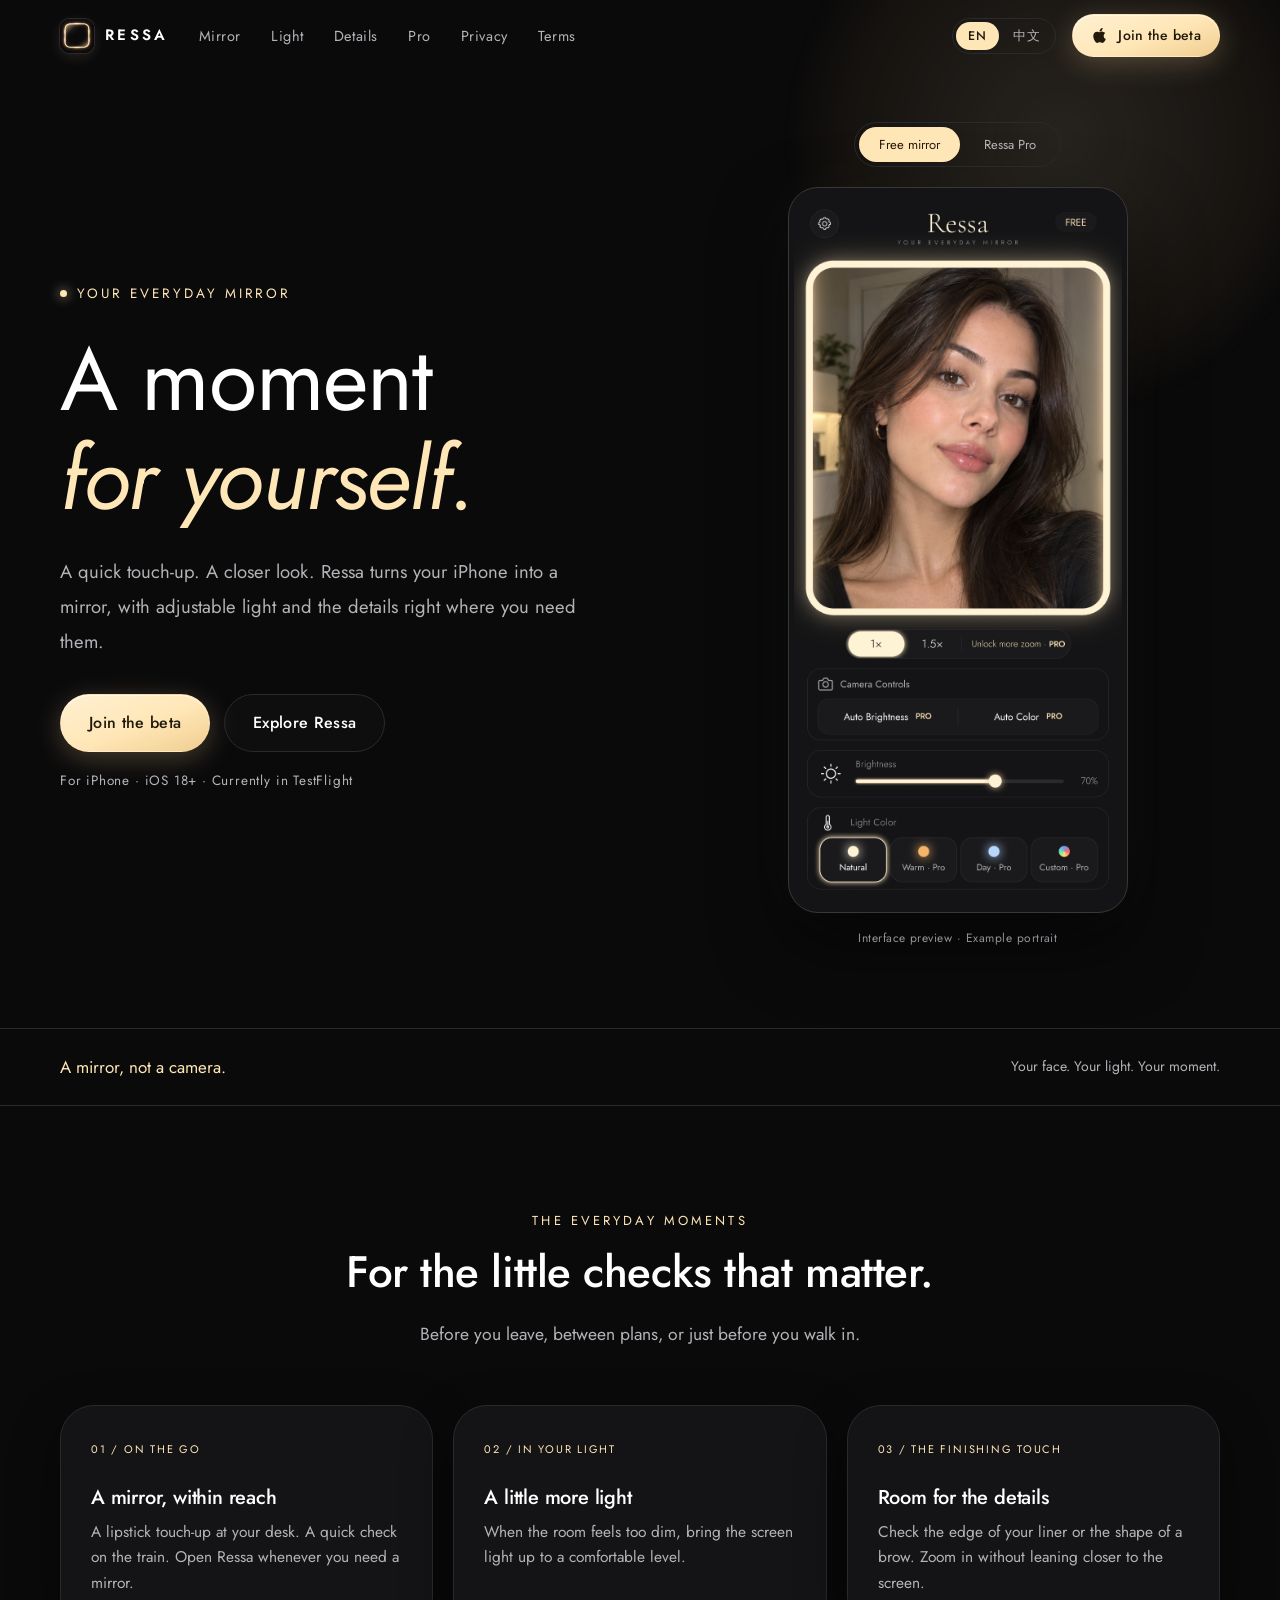
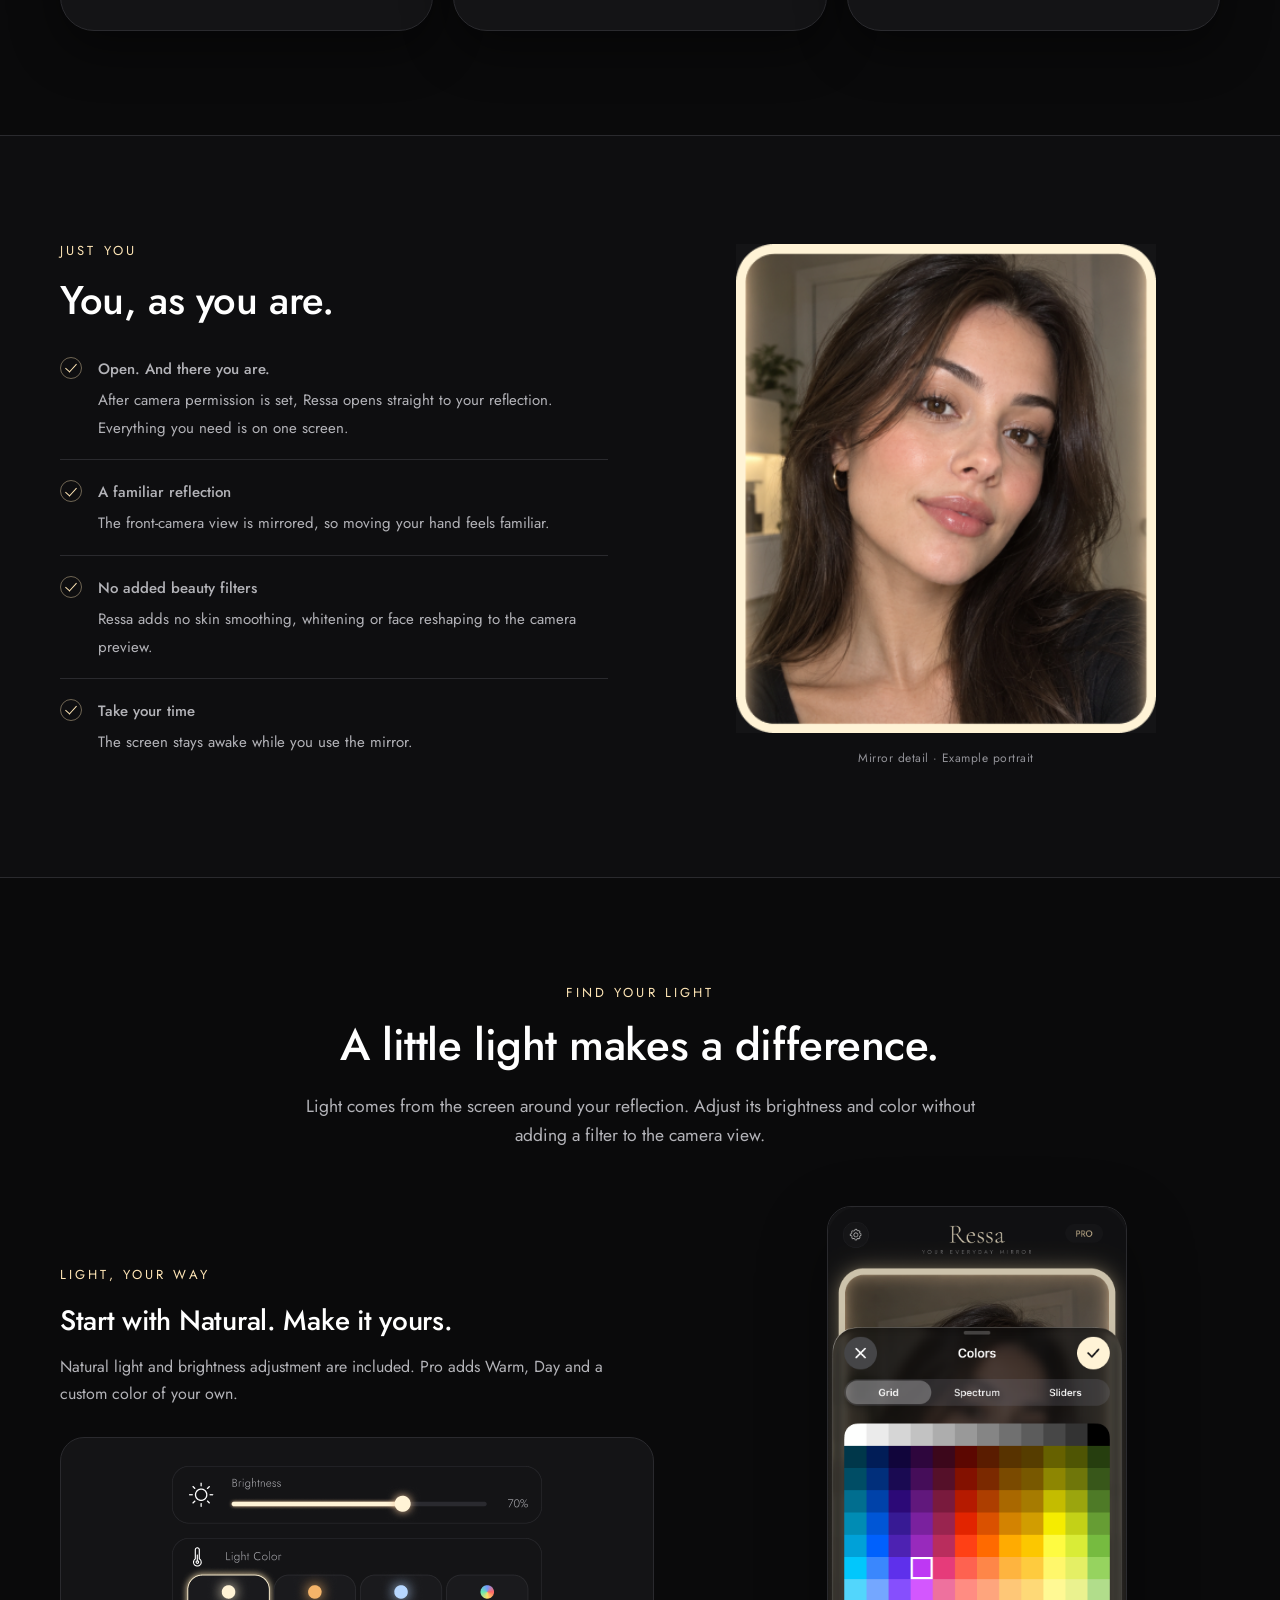
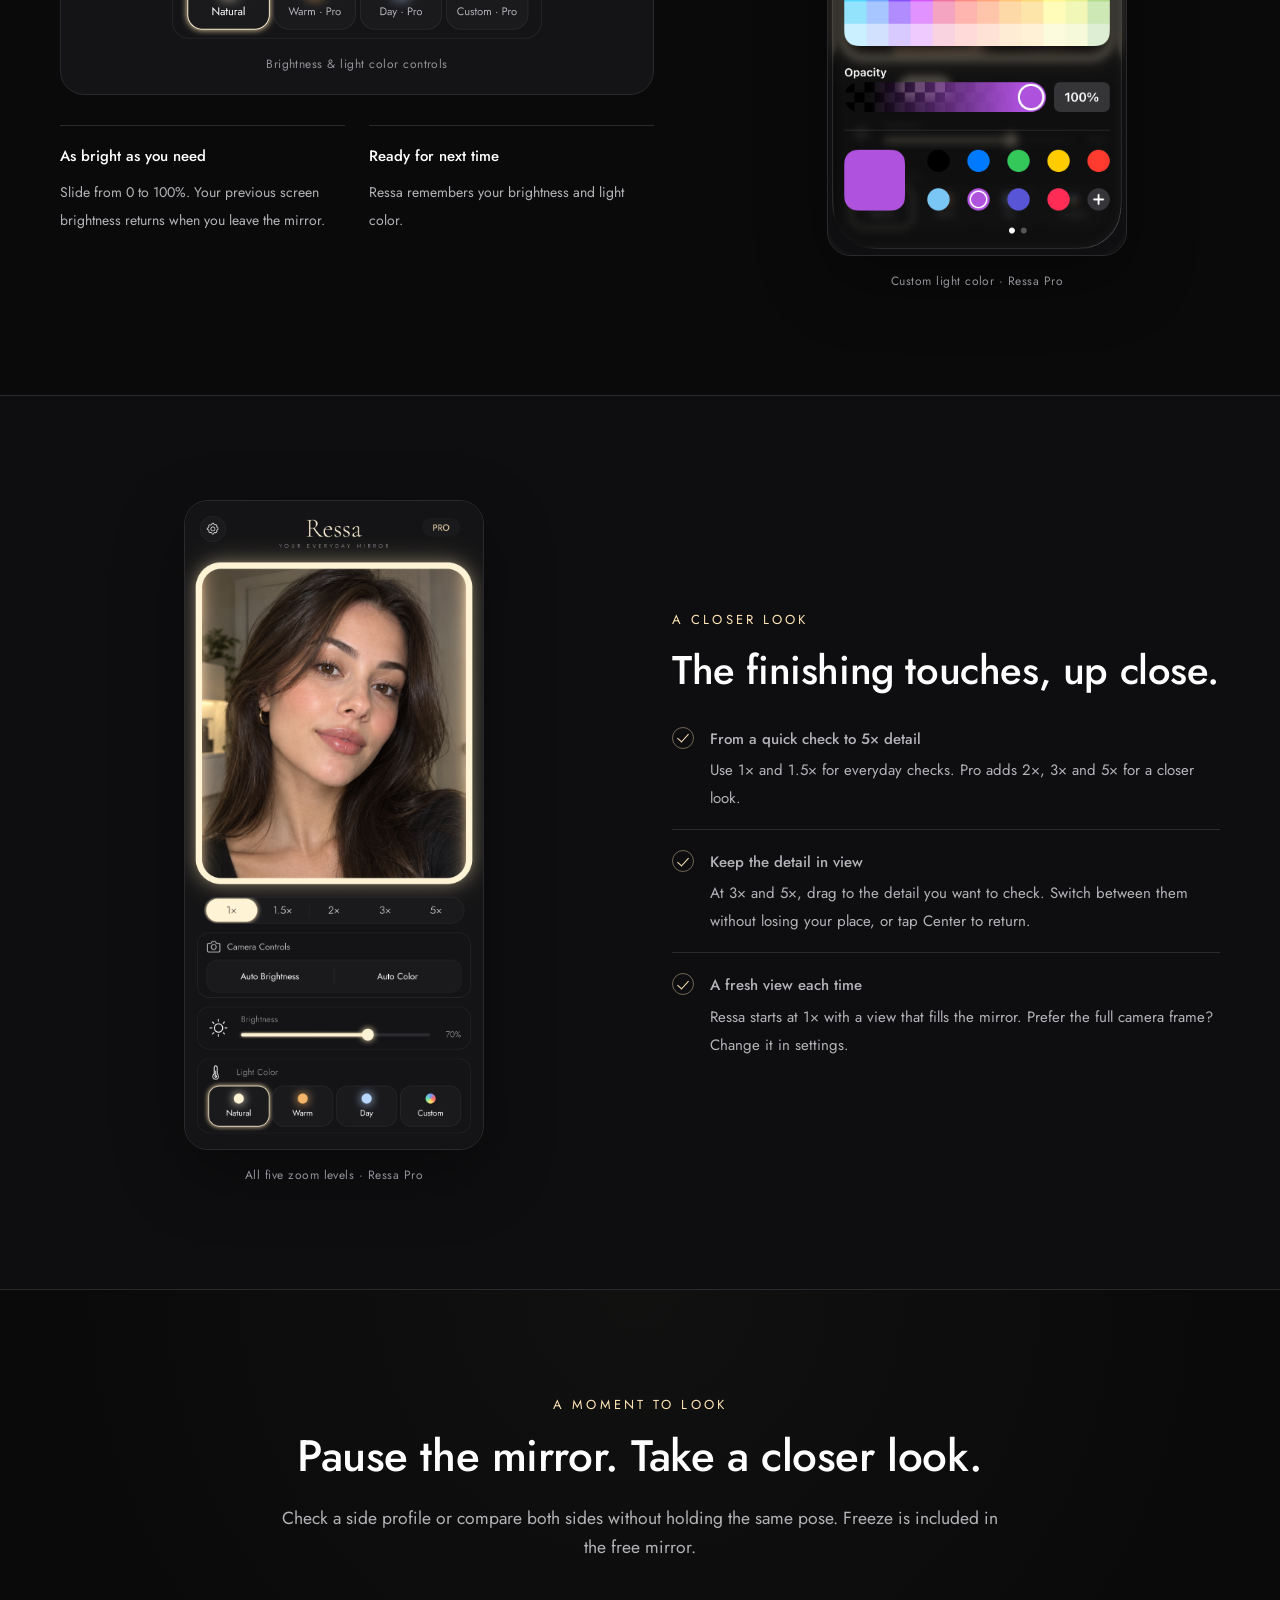
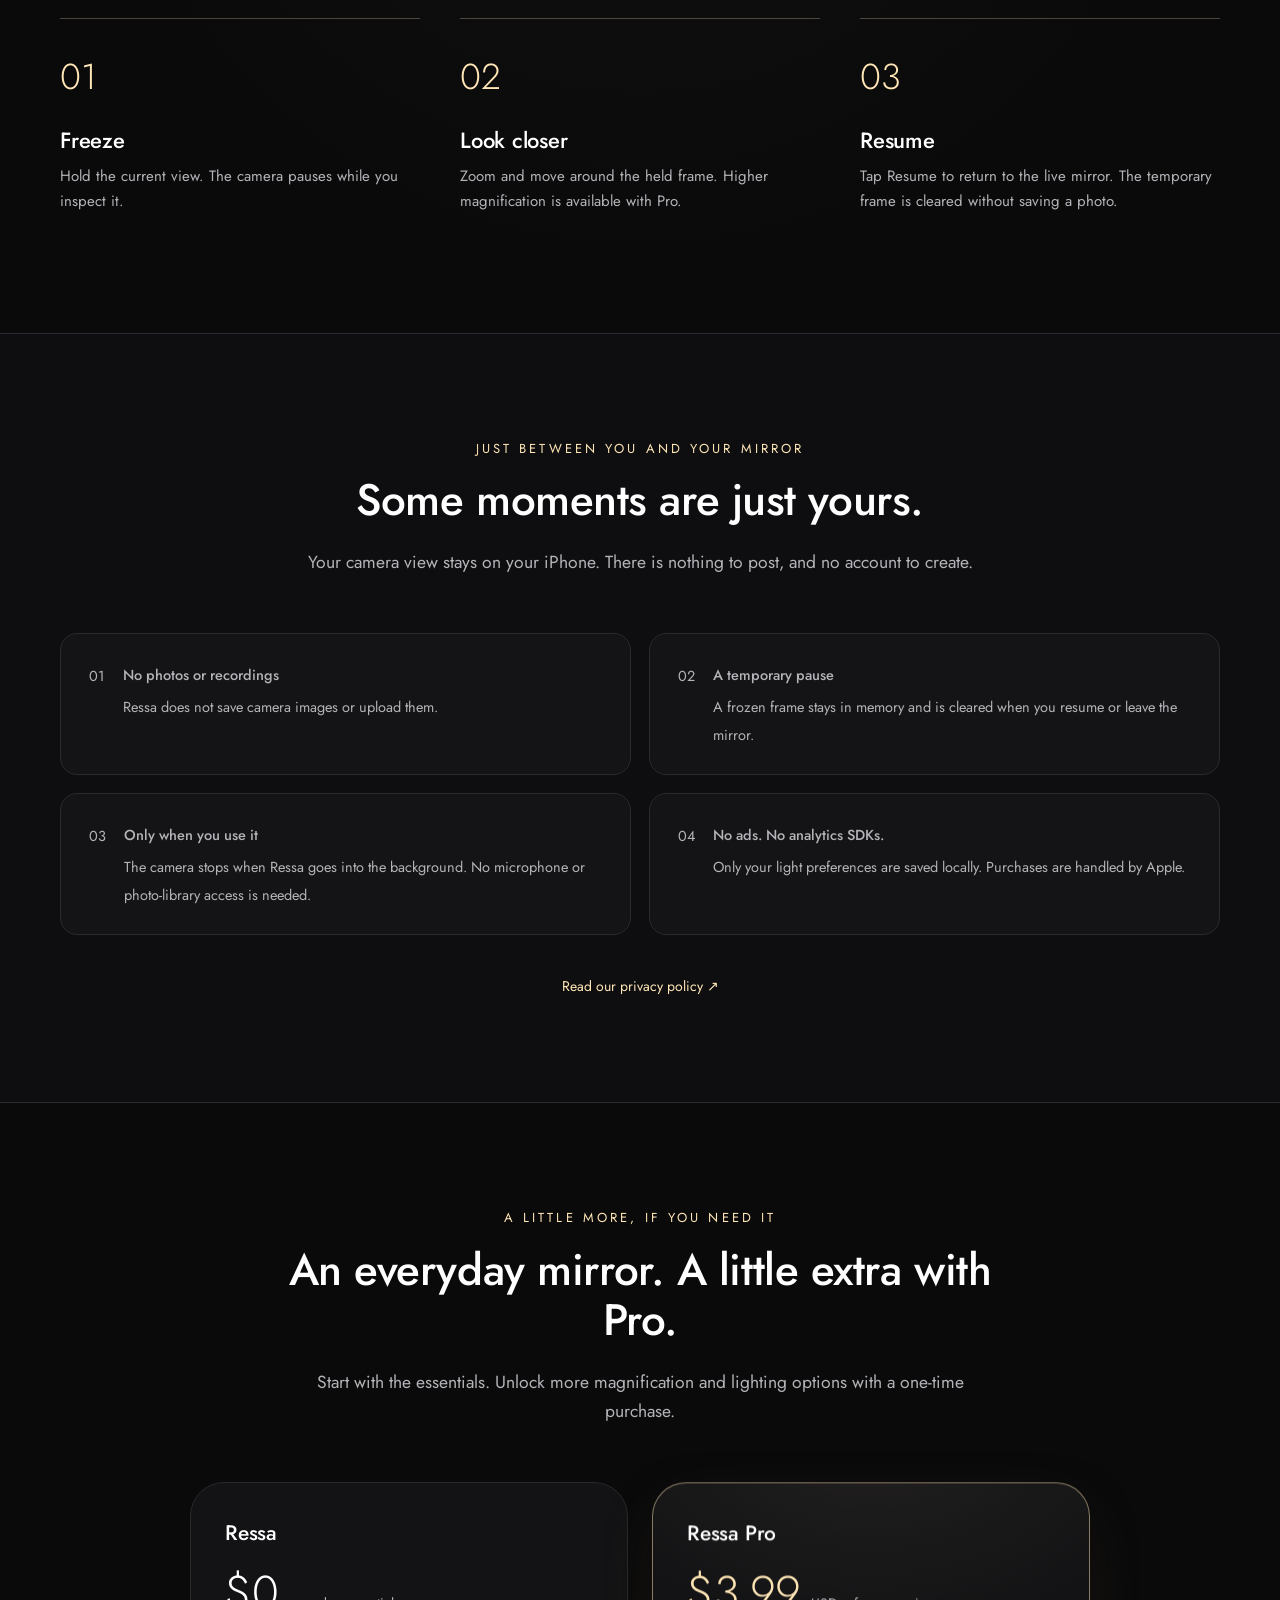
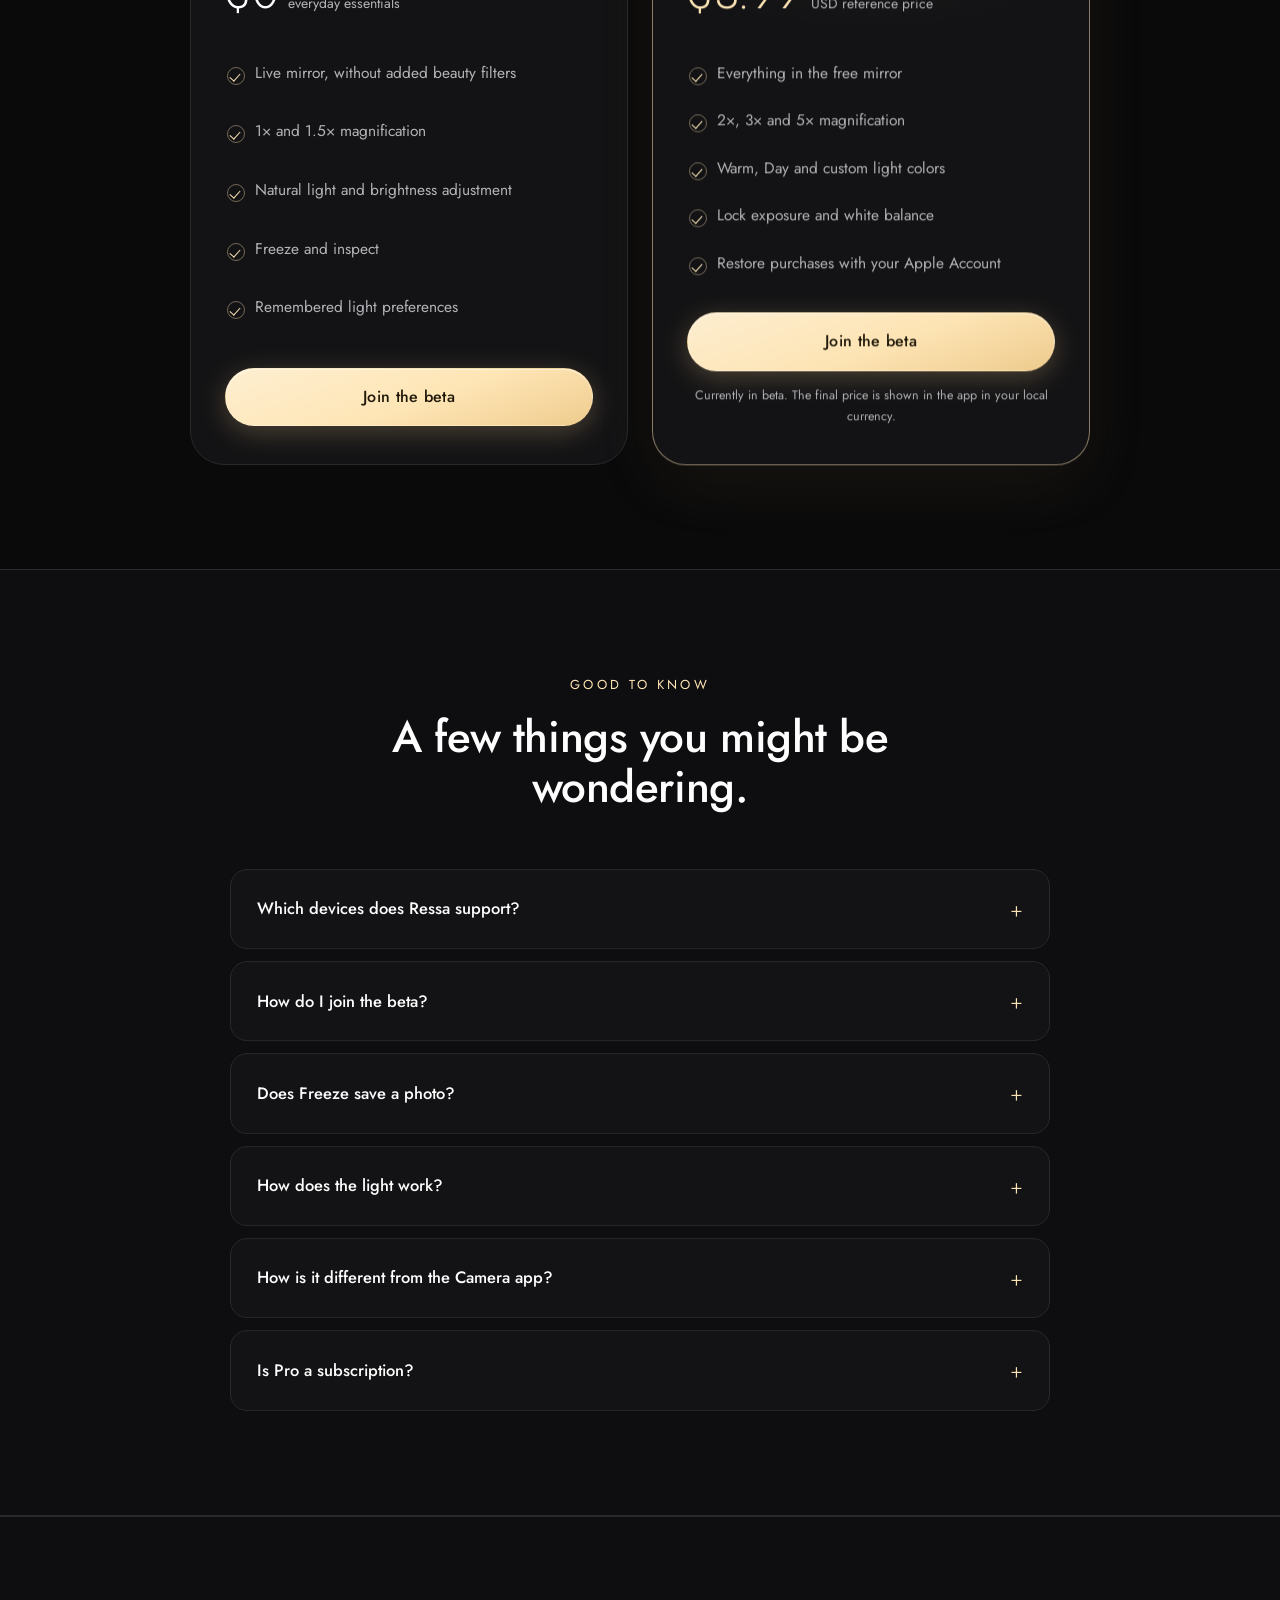
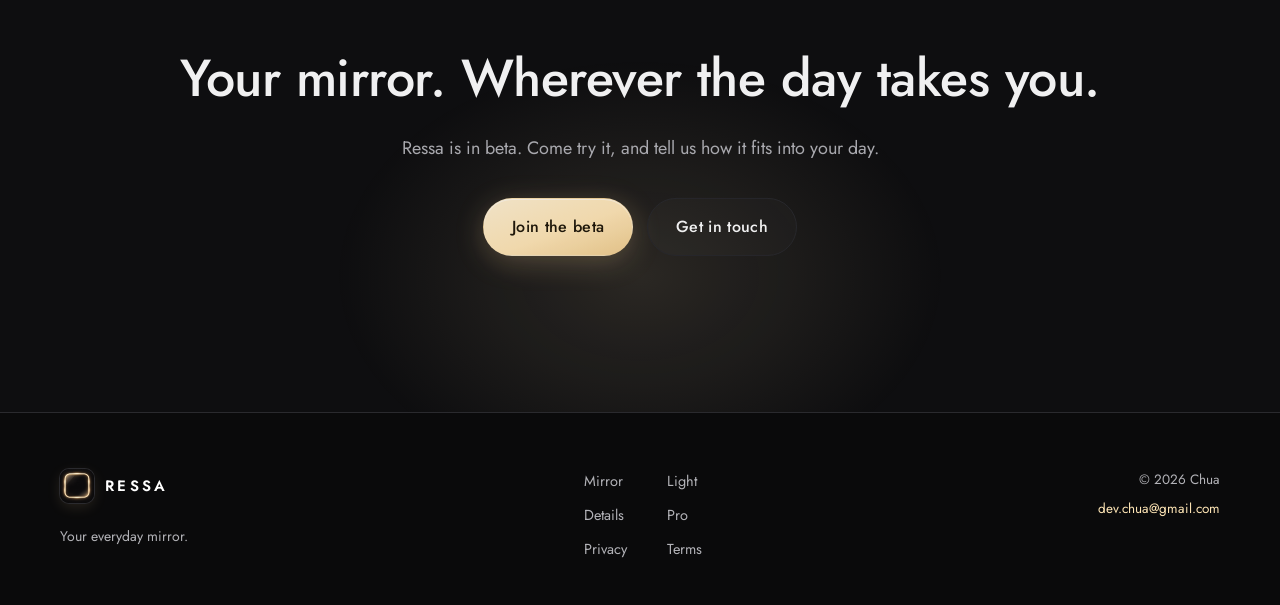
==== index.html @ 09bc91f0 "Initial commit: Ressa website" ====
<!DOCTYPE html>
<html lang="en"
  data-title-en="Ressa — Your everyday mirror."
  data-title-zh="Ressa — 你的随身化妆镜。"
  data-desc-en="Your everyday mirror, on iPhone. Adjustable screen light, a closer look at the details, and no added beauty filters. Join the Ressa TestFlight beta."
  data-desc-zh="Ressa，你的 iPhone 随身化妆镜。调节补光，放大细节，定格查看，不额外添加美颜。现已开放 TestFlight 内测申请。">
<head>
  <meta charset="UTF-8">
  <meta name="viewport" content="width=device-width, initial-scale=1.0">
  <title>Ressa — Your everyday mirror.</title>
  <meta name="description" content="Your everyday mirror, on iPhone. Adjustable screen light, a closer look at the details, and no added beauty filters. Join the Ressa TestFlight beta.">
  <link rel="icon" type="image/png" href="assets/img/favicon.png">
  <link rel="apple-touch-icon" href="assets/img/apple-touch-icon.png">
  <meta property="og:title" content="Ressa — Your everyday mirror.">
  <meta property="og:description" content="Your everyday mirror, on iPhone. Adjustable screen light, a closer look at the details, and no added beauty filters. Join the Ressa TestFlight beta.">
  <meta property="og:type" content="website">
  <meta property="og:image" content="assets/img/og.jpg">
  <meta name="theme-color" content="#0a0a0b">
  <link rel="preconnect" href="https://fonts.googleapis.com">
  <link rel="preconnect" href="https://fonts.gstatic.com" crossorigin>
  <link href="https://fonts.googleapis.com/css2?family=Jost:ital,wght@0,300;0,400;0,500;0,600;1,400&display=swap" rel="stylesheet">
  <link rel="stylesheet" href="assets/css/main.css?v=2">
  <script type="application/ld+json">
  {
    "@context": "https://schema.org",
    "@type": "SoftwareApplication",
    "name": "Ressa",
    "operatingSystem": "iOS 18",
    "applicationCategory": "LifestyleApplication",
    "description": "Your everyday mirror, on iPhone. Adjustable screen light, a closer look at the details, and no added beauty filters. Join the Ressa TestFlight beta.",
    "offers": { "@type": "Offer", "price": "0", "priceCurrency": "USD" }
  }
  </script>
  <script>
    /* set active language before first paint to avoid a bilingual flash */
    (function () {
      var l = null;
      try { l = localStorage.getItem("ressa-lang"); } catch (e) {}
      if (l !== "en" && l !== "zh") {
        l = ((navigator.languages && navigator.languages[0]) || navigator.language || "")
          .toLowerCase().indexOf("zh") === 0 ? "zh" : "en";
      }
      document.documentElement.setAttribute("data-lang", l);
    })();
  </script>
</head>
<body>
  <!-- PLACEHOLDERS: App Store URL pending launch — download buttons currently
       invite users to the TestFlight beta via email (search "PLACEHOLDER: beta"). -->
  <a class="skip-link" href="#main"><span class="lang-en">Skip to content</span><span class="lang-zh">跳到正文</span></a>

  <header class="site-header on-dark">
    <div class="container header-inner">
      <a class="brand" href="index.html" aria-label="Ressa home">
        <span class="brand-badge"><img src="assets/img/favicon.png" alt="Ressa logo" width="40" height="40"></span>
        <span>RESSA</span>
      </a>
      <nav class="main-nav" aria-label="Primary">
        <a href="#mirror"><span class="lang-en">Mirror</span><span class="lang-zh">镜面</span></a>
        <a href="#light"><span class="lang-en">Light</span><span class="lang-zh">灯光</span></a>
        <a href="#zoom"><span class="lang-en">Details</span><span class="lang-zh">细节</span></a>
        <a href="#pro"><span class="lang-en">Pro</span><span class="lang-zh">Pro</span></a>
        <a href="privacy.html"><span class="lang-en">Privacy</span><span class="lang-zh">隐私</span></a>
        <a href="terms.html"><span class="lang-en">Terms</span><span class="lang-zh">条款</span></a>
      </nav>
      <div class="header-actions">
        <div class="lang-toggle" role="group" aria-label="Language / 语言">
          <button type="button" data-set-lang="en" aria-pressed="false">EN</button>
          <button type="button" data-set-lang="zh" aria-pressed="false">中文</button>
        </div>
        <!-- PLACEHOLDER: beta — replace href with the App Store URL on launch -->
        <a class="btn btn-gold btn-sm" href="mailto:dev.chua@gmail.com?subject=Ressa%20TestFlight%20beta">
          <svg class="btn-icon" viewBox="0 0 384 512" fill="currentColor" aria-hidden="true"><path d="M318.7 268.7c-.2-36.7 16.4-64.4 50-84.8-18.8-26.9-47.2-41.7-84.7-44.6-35.5-2.8-74.3 20.7-88.5 20.7-15 0-49.4-19.7-76.4-19.7C63.3 141.2 4 184.8 4 273.5q0 39.3 14.4 81.2c12.8 36.7 59 126.7 107.2 125.2 25.2-.6 43-17.9 75.8-17.9 31.8 0 48.3 17.9 76.4 17.9 48.6-.7 90.4-82.5 102.6-119.3-65.2-30.7-61.7-90-61.7-91.9zm-56.6-164.2c27.3-32.4 24.8-61.9 24-72.5-24.1 1.4-52 16.4-67.9 34.9-17.5 19.8-27.8 44.3-25.6 71.9 26.1 2 49.9-11.4 69.5-34.3z"/></svg>
          <span class="lang-en">Join the beta</span><span class="lang-zh">申请内测</span>
        </a>
      </div>
    </div>
  </header>

  <main id="main">
    <section class="hero">
      <div class="hero-glow" aria-hidden="true"></div>
      <div class="container hero-grid">
        <div class="hero-copy">
          <p class="hero-eyebrow" data-hero-seq><span class="dot"></span><span class="lang-en">YOUR EVERYDAY MIRROR</span><span class="lang-zh">你的随身化妆镜</span></p>
          <h1 class="hero-title">
            <span class="hero-line"><span class="lang-en">A moment</span><span class="lang-zh">留一点时间，</span></span>
            <span class="hero-line"><span class="lang-en"><span class="accent">for yourself.</span></span><span class="lang-zh"><span class="accent">好好看看自己。</span></span></span>
          </h1>
          <p class="hero-sub" data-hero-seq><span class="lang-en">A quick touch-up. A closer look. Ressa turns your iPhone into a mirror, with adjustable light and the details right where you need them.</span><span class="lang-zh">出门前整理一下，补妆时再看仔细一点。Ressa 把 iPhone 变成一面随身镜，光线和细节，都可以调到刚刚好。</span></p>
          <div class="hero-cta" data-hero-seq><a class="btn btn-gold" href="mailto:dev.chua@gmail.com?subject=Ressa%20TestFlight%20beta"><span class="lang-en">Join the beta</span><span class="lang-zh">申请内测</span></a><a class="btn btn-ghost" href="#mirror"><span class="lang-en">Explore Ressa</span><span class="lang-zh">了解 Ressa</span></a></div>
          <p class="hero-note" data-hero-seq><span class="lang-en">For iPhone · iOS 18+ · Currently in TestFlight</span><span class="lang-zh">适用于 iPhone · iOS 18+ · TestFlight 内测中</span></p>
        </div>
        <div class="hero-stage">
          <figure class="product-showcase">
            <div class="product-switch" role="group" aria-label="Product preview / 产品预览">
              <button type="button" data-product-view="free" aria-pressed="true"><span class="lang-en">Free mirror</span><span class="lang-zh">免费版</span></button>
              <button type="button" data-product-view="pro" aria-pressed="false">Ressa Pro</button>
            </div>
            <div class="product-screen">
              <img data-product-screen="free" class="" src="assets/img/product/free-mirror.png" width="402" height="874" alt="Ressa Free — 1× and 1.5× zoom, camera controls, brightness and light colors." fetchpriority="high" decoding="async">
              <img data-product-screen="pro" hidden class="" src="assets/img/product/pro-mirror.png" width="402" height="874" alt="Ressa Pro — five zoom levels, unlocked camera controls and four light colors." loading="lazy" decoding="async">
            </div>
            <figcaption><span class="lang-en">Interface preview · Example portrait</span><span class="lang-zh">界面预览 · 人像为示例</span></figcaption>
          </figure>
        </div>
      </div>
    </section>

    <div class="brand-strip"><div class="container"><span class="lang-en">A mirror, not a camera.</span><span class="lang-zh">是镜子，不是相机。</span><span class="brand-strip-note"><span class="lang-en">Your face. Your light. Your moment.</span><span class="lang-zh">照见自己，刚刚好。</span></span></div></div>

    <section class="section" id="why">
      <div class="container">
        <div class="section-head" data-reveal><p class="eyebrow"><span class="lang-en">THE EVERYDAY MOMENTS</span><span class="lang-zh">日常里的小需要</span></p><h2><span class="lang-en">For the little checks that matter.</span><span class="lang-zh">那些想照一下镜子的时刻。</span></h2><p class="section-sub"><span class="lang-en">Before you leave, between plans, or just before you walk in.</span><span class="lang-zh">出门前、约会前，或是忙碌一天里，留给自己的片刻。</span></p></div>
        <div class="card-grid three" data-reveal>
          <article class="card"><p class="card-index">01 / ON THE GO</p><h3><span class="lang-en">A mirror, within reach</span><span class="lang-zh">手边，刚好有面镜子</span></h3><p><span class="lang-en">A lipstick touch-up at your desk. A quick check on the train. Open Ressa whenever you need a mirror.</span><span class="lang-zh">在办公室补个口红，在高铁上整理妆容。需要镜子时，拿起手机就好。</span></p></article>
          <article class="card"><p class="card-index">02 / IN YOUR LIGHT</p><h3><span class="lang-en">A little more light</span><span class="lang-zh">光线暗一点，也从容</span></h3><p><span class="lang-en">When the room feels too dim, bring the screen light up to a comfortable level.</span><span class="lang-zh">房间有些暗，就把补光调亮一点。亮度由你掌握，照镜子也更舒服。</span></p></article>
          <article class="card"><p class="card-index">03 / THE FINISHING TOUCH</p><h3><span class="lang-en">Room for the details</span><span class="lang-zh">细节，值得多看一眼</span></h3><p><span class="lang-en">Check the edge of your liner or the shape of a brow. Zoom in without leaning closer to the screen.</span><span class="lang-zh">眼线的收尾、眉形的弧度。放大看看，不必一直往屏幕前凑。</span></p></article>
        </div>
      </div>
    </section>

    <section class="section section-alt" id="mirror">
      <div class="container feature-split">
        <div class="feature-copy" data-reveal>
          <p class="eyebrow"><span class="lang-en">JUST YOU</span><span class="lang-zh">镜面</span></p><h2><span class="lang-en">You, as you are.</span><span class="lang-zh">看清自己本来的样子。</span></h2>
          <ul class="feature-list">
            <li><span class="tick" aria-hidden="true"></span><div><strong><span class="lang-en">Open. And there you are.</span><span class="lang-zh">打开，就是镜子。</span></strong><span class="lang-en">After camera permission is set, Ressa opens straight to your reflection. Everything you need is on one screen.</span><span class="lang-zh">首次允许使用摄像头后，打开 Ressa 就能照镜子。常用的调节，都在同一个界面里。</span></div></li>
            <li><span class="tick" aria-hidden="true"></span><div><strong><span class="lang-en">A familiar reflection</span><span class="lang-zh">像照镜子一样自然。</span></strong><span class="lang-en">The front-camera view is mirrored, so moving your hand feels familiar.</span><span class="lang-zh">前置画面以镜像呈现，抬手整理头发、描画眉毛，动作和照镜子时一样顺手。</span></div></li>
            <li><span class="tick" aria-hidden="true"></span><div><strong><span class="lang-en">No added beauty filters</span><span class="lang-zh">保留真实的细节。</span></strong><span class="lang-en">Ressa adds no skin smoothing, whitening or face reshaping to the camera preview.</span><span class="lang-zh">Ressa 不额外磨皮、美白或调整脸型，让你能看见妆容本身。</span></div></li>
            <li><span class="tick" aria-hidden="true"></span><div><strong><span class="lang-en">Take your time</span><span class="lang-zh">慢慢看，不用反复点亮。</span></strong><span class="lang-en">The screen stays awake while you use the mirror.</span><span class="lang-zh">使用镜面时，屏幕保持常亮。整理好，再从容出发。</span></div></li>
          </ul>
        </div>
        <figure class="feature-viz mirror-detail" data-reveal>
          <img class="" src="assets/img/product/mirror-detail.png" width="373" height="434" alt="Ressa illuminated mirror with the example portrait from the product design." loading="lazy" decoding="async">
          <figcaption><span class="lang-en">Mirror detail · Example portrait</span><span class="lang-zh">镜面局部 · 人像为示例</span></figcaption>
        </figure>
      </div>
    </section>

    <section class="section" id="light">
      <div class="container">
        <div class="section-head" data-reveal><p class="eyebrow"><span class="lang-en">FIND YOUR LIGHT</span><span class="lang-zh">灯光</span></p><h2><span class="lang-en">A little light makes a difference.</span><span class="lang-zh">把光线，调到舒服的位置。</span></h2><p class="section-sub"><span class="lang-en">Light comes from the screen around your reflection. Adjust its brightness and color without adding a filter to the camera view.</span><span class="lang-zh">镜面四周的屏幕为你补光。调节亮度、选择光色，让照镜子的这一刻更舒服；Ressa 不会给相机画面叠加滤镜。</span></p></div>
        <div class="light-editorial" data-reveal>
          <div class="light-controls">
            <p class="eyebrow"><span class="lang-en">LIGHT, YOUR WAY</span><span class="lang-zh">适合你的光</span></p>
            <h3><span class="lang-en">Start with Natural. Make it yours.</span><span class="lang-zh">从自然光开始，找到你的偏好。</span></h3>
            <p><span class="lang-en">Natural light and brightness adjustment are included. Pro adds Warm, Day and a custom color of your own.</span><span class="lang-zh">自然光和亮度调节免费使用。Pro 提供暖光、日光，也支持选择你喜欢的光色。</span></p>
            <figure class="control-figure"><img class="" src="assets/img/product/brightness.png" width="370" height="58" alt="Brightness control at 70 percent." loading="lazy" decoding="async"><img class="" src="assets/img/product/light-colors.png" width="370" height="101" alt="Light Color: Natural selected, with Warm, Day and Custom available in Pro." loading="lazy" decoding="async"><figcaption><span class="lang-en">Brightness &amp; light color controls</span><span class="lang-zh">亮度与光色调节</span></figcaption></figure>
            <div class="light-notes">
              <div class="note-item"><strong><span class="lang-en">As bright as you need</span><span class="lang-zh">亮一点，或柔和一点。</span></strong><span class="lang-en">Slide from 0 to 100%. Your previous screen brightness returns when you leave the mirror.</span><span class="lang-zh">从 0 到 100%，按需要调节。离开镜面后，屏幕会恢复原来的亮度。</span></div>
              <div class="note-item"><strong><span class="lang-en">Ready for next time</span><span class="lang-zh">下次打开，还是喜欢的光。</span></strong><span class="lang-en">Ressa remembers your brightness and light color.</span><span class="lang-zh">Ressa 会记住你上次使用的亮度和光色，不用每次重新调整。</span></div>
            </div>
          </div>
          <figure class="product-figure picker-figure"><img class="" src="assets/img/product/custom-picker.png" width="402" height="874" alt="Ressa Pro custom light color picker with color grid, opacity and saved swatches." loading="lazy" decoding="async"><figcaption><span class="lang-en">Custom light color · Ressa Pro</span><span class="lang-zh">自定义光色 · Ressa Pro</span></figcaption></figure>
        </div>
      </div>
    </section>

    <section class="section section-alt" id="zoom">
      <div class="container feature-split reverse">
        <div class="feature-copy" data-reveal>
          <p class="eyebrow"><span class="lang-en">A CLOSER LOOK</span><span class="lang-zh">细节</span></p><h2><span class="lang-en">The finishing touches, up close.</span><span class="lang-zh">再近一点，细节就清楚了。</span></h2>
          <ul class="feature-list">
            <li><span class="tick" aria-hidden="true"></span><div><strong><span class="lang-en">From a quick check to 5× detail</span><span class="lang-zh">从整体，到局部。</span></strong><span class="lang-en">Use 1× and 1.5× for everyday checks. Pro adds 2×, 3× and 5× for a closer look.</span><span class="lang-zh">日常用 1×、1.5× 看整体；想检查眼线、眉毛或唇角，Pro 可放大至 2×、3×、5×。</span></div></li>
            <li><span class="tick" aria-hidden="true"></span><div><strong><span class="lang-en">Keep the detail in view</span><span class="lang-zh">想看哪里，就移到哪里。</span></strong><span class="lang-en">At 3× and 5×, drag to the detail you want to check. Switch between them without losing your place, or tap Center to return.</span><span class="lang-zh">在 3×、5× 下拖动画面，找到想看的位置。两档之间切换会保留观察位置，也可以轻点回中。</span></div></li>
            <li><span class="tick" aria-hidden="true"></span><div><strong><span class="lang-en">A fresh view each time</span><span class="lang-zh">每次打开，先看整体。</span></strong><span class="lang-en">Ressa starts at 1× with a view that fills the mirror. Prefer the full camera frame? Change it in settings.</span><span class="lang-zh">每次打开都从 1× 开始，默认画面填满镜面。想看完整的摄像头画面，也可以在设置中切换。</span></div></li>
          </ul>
        </div>
        <figure class="feature-viz product-figure" data-reveal><img class="" src="assets/img/product/pro-mirror.png" width="402" height="874" alt="Ressa Pro interface showing 1×, 1.5×, 2×, 3× and 5× zoom controls." loading="lazy" decoding="async"><figcaption><span class="lang-en">All five zoom levels · Ressa Pro</span><span class="lang-zh">五档倍率 · Ressa Pro</span></figcaption></figure>
      </div>
    </section>

    <section class="section freeze-section" id="freeze">
      <div class="container">
        <div class="section-head" data-reveal><p class="eyebrow"><span class="lang-en">A MOMENT TO LOOK</span><span class="lang-zh">定格</span></p><h2><span class="lang-en">Pause the mirror. Take a closer look.</span><span class="lang-zh">让画面停一下，慢慢看。</span></h2><p class="section-sub"><span class="lang-en">Check a side profile or compare both sides without holding the same pose. Freeze is included in the free mirror.</span><span class="lang-zh">想看看侧脸，或仔细对比左右妆容？轻点定格，不必一直保持同一个姿势。免费版也可以使用。</span></p></div>
        <ol class="freeze-steps" data-reveal>
          <li><span class="step-number">01</span><h3><span class="lang-en">Freeze</span><span class="lang-zh">轻点定格</span></h3><p><span class="lang-en">Hold the current view. The camera pauses while you inspect it.</span><span class="lang-zh">留下当前画面，相机随之暂停。</span></p></li>
          <li><span class="step-number">02</span><h3><span class="lang-en">Look closer</span><span class="lang-zh">放大细看</span></h3><p><span class="lang-en">Zoom and move around the held frame. Higher magnification is available with Pro.</span><span class="lang-zh">放大、拖动，找到想看的细节。高倍率需使用 Pro。</span></p></li>
          <li><span class="step-number">03</span><h3><span class="lang-en">Resume</span><span class="lang-zh">回到实时镜面</span></h3><p><span class="lang-en">Tap Resume to return to the live mirror. The temporary frame is cleared without saving a photo.</span><span class="lang-zh">轻点恢复，临时画面随即清除，不会保存到相册。</span></p></li>
        </ol>
      </div>
    </section>

    <section class="section section-alt" id="privacy">
      <div class="container">
        <div class="section-head" data-reveal><p class="eyebrow"><span class="lang-en">JUST BETWEEN YOU AND YOUR MIRROR</span><span class="lang-zh">隐私</span></p><h2><span class="lang-en">Some moments are just yours.</span><span class="lang-zh">照镜子，是你自己的事。</span></h2><p class="section-sub"><span class="lang-en">Your camera view stays on your iPhone. There is nothing to post, and no account to create.</span><span class="lang-zh">镜面画面留在你的 iPhone 上。无需注册，也没有需要分享的动态。</span></p></div>
        <div class="privacy-grid" data-reveal>
          <div class="privacy-item"><span class="privacy-number">01</span><div><strong><span class="lang-en">No photos or recordings</span><span class="lang-zh">不拍照，不录像。</span></strong><span class="lang-en">Ressa does not save camera images or upload them.</span><span class="lang-zh">Ressa 不保存摄像头画面，也不会将它们上传。</span></div></div>
          <div class="privacy-item"><span class="privacy-number">02</span><div><strong><span class="lang-en">A temporary pause</span><span class="lang-zh">定格，只是暂留。</span></strong><span class="lang-en">A frozen frame stays in memory and is cleared when you resume or leave the mirror.</span><span class="lang-zh">定格画面仅临时保留在内存中，恢复或离开镜面后清除。</span></div></div>
          <div class="privacy-item"><span class="privacy-number">03</span><div><strong><span class="lang-en">Only when you use it</span><span class="lang-zh">使用时，才开启相机。</span></strong><span class="lang-en">The camera stops when Ressa goes into the background. No microphone or photo-library access is needed.</span><span class="lang-zh">退到后台，相机就会停止。Ressa 不需要麦克风或相册权限。</span></div></div>
          <div class="privacy-item"><span class="privacy-number">04</span><div><strong><span class="lang-en">No ads. No analytics SDKs.</span><span class="lang-zh">没有广告，也没有统计 SDK。</span></strong><span class="lang-en">Only your light preferences are saved locally. Purchases are handled by Apple.</span><span class="lang-zh">只在本机记住灯光偏好。购买和恢复购买由 Apple 处理。</span></div></div>
        </div>
        <p class="section-link" data-reveal><a href="privacy.html"><span class="lang-en">Read our privacy policy ↗</span><span class="lang-zh">阅读隐私政策 ↗</span></a></p>
      </div>
    </section>

    <section class="section" id="pro">
      <div class="container">
        <div class="section-head" data-reveal><p class="eyebrow"><span class="lang-en">A LITTLE MORE, IF YOU NEED IT</span><span class="lang-zh">RESSA PRO</span></p><h2><span class="lang-en">An everyday mirror. A little extra with Pro.</span><span class="lang-zh">日常免费用，讲究一点选 Pro。</span></h2><p class="section-sub"><span class="lang-en">Start with the essentials. Unlock more magnification and lighting options with a one-time purchase.</span><span class="lang-zh">日常照镜子需要的功能，免费就有。想看得更近、调光更自由，再一次买断 Pro。</span></p></div>
        <div class="pricing-grid" data-reveal>
          <article class="price-card">
            <div class="price-head"><h3>Ressa</h3><p class="price"><span class="amount">$0</span><span class="term"><span class="lang-en">everyday essentials</span><span class="lang-zh">日常基础功能</span></span></p></div>
            <ul class="price-list">
              <li><span class="lang-en">Live mirror, without added beauty filters</span><span class="lang-zh">实时镜面，不额外添加美颜</span></li><li><span class="lang-en">1× and 1.5× magnification</span><span class="lang-zh">1×、1.5× 放大</span></li><li><span class="lang-en">Natural light and brightness adjustment</span><span class="lang-zh">自然光与亮度调节</span></li><li><span class="lang-en">Freeze and inspect</span><span class="lang-zh">定格画面，放大查看</span></li><li><span class="lang-en">Remembered light preferences</span><span class="lang-zh">记住灯光偏好</span></li>
            </ul><a class="btn btn-gold" href="mailto:dev.chua@gmail.com?subject=Ressa%20TestFlight%20beta"><span class="lang-en">Join the beta</span><span class="lang-zh">申请内测</span></a>
          </article>
          <article class="price-card is-featured">
            <span class="price-flag"><span class="lang-en">One-time purchase</span><span class="lang-zh">一次买断，无需订阅</span></span>
            <div class="price-head"><h3>Ressa Pro</h3><p class="price"><span class="amount">$3.99</span><span class="term"><span class="lang-en">USD reference price</span><span class="lang-zh">美元参考价</span></span></p></div>
            <ul class="price-list">
              <li><span class="lang-en">Everything in the free mirror</span><span class="lang-zh">包含免费版全部功能</span></li><li><span class="lang-en">2×, 3× and 5× magnification</span><span class="lang-zh">2×、3×、5× 放大</span></li><li><span class="lang-en">Warm, Day and custom light colors</span><span class="lang-zh">暖光、日光与自定义光色</span></li><li><span class="lang-en">Lock exposure and white balance</span><span class="lang-zh">锁定曝光与白平衡</span></li><li><span class="lang-en">Restore purchases with your Apple Account</span><span class="lang-zh">使用同一 Apple 账户恢复购买</span></li>
            </ul><a class="btn btn-gold" href="mailto:dev.chua@gmail.com?subject=Ressa%20TestFlight%20beta"><span class="lang-en">Join the beta</span><span class="lang-zh">申请内测</span></a><p class="price-note"><span class="lang-en">Currently in beta. The final price is shown in the app in your local currency.</span><span class="lang-zh">目前处于内测阶段，正式价格以应用内显示的当地货币金额为准。</span></p>
          </article>
        </div>
      </div>
    </section>

    <section class="section section-alt" id="faq">
      <div class="container container-narrow">
        <div class="section-head" data-reveal><p class="eyebrow"><span class="lang-en">GOOD TO KNOW</span><span class="lang-zh">常见问题</span></p><h2><span class="lang-en">A few things you might be wondering.</span><span class="lang-zh">你可能还想知道。</span></h2></div>
        <div class="faq-list" data-reveal>
<details class="faq-item"><summary><span class="lang-en">Which devices does Ressa support?</span><span class="lang-zh">哪些设备可以使用？</span></summary><p><span class="lang-en">Ressa works on iPhone with iOS 18 or later, in portrait orientation. Allow camera access when you first open the app.</span><span class="lang-zh">支持运行 iOS 18 及以上版本的 iPhone，竖屏使用。首次打开时，需要允许访问摄像头。</span></p></details>
<details class="faq-item"><summary><span class="lang-en">How do I join the beta?</span><span class="lang-zh">如何申请内测？</span></summary><p><span class="lang-en">Use “Join the beta” to email us. Ressa is currently available through TestFlight; an App Store download is not available yet.</span><span class="lang-zh">点击「申请内测」即可给我们发送邮件。Ressa 目前通过 TestFlight 测试，尚未开放 App Store 下载。</span></p></details>
<details class="faq-item"><summary><span class="lang-en">Does Freeze save a photo?</span><span class="lang-zh">定格会保存照片吗？</span></summary><p><span class="lang-en">No. Freeze holds a temporary frame in memory so you can inspect it. Resuming or leaving the mirror clears it.</span><span class="lang-zh">不会。定格只把一帧画面暂留在内存中，方便仔细查看；恢复或离开镜面后，画面就会清除。</span></p></details>
<details class="faq-item"><summary><span class="lang-en">How does the light work?</span><span class="lang-zh">补光是怎样工作的？</span></summary><p><span class="lang-en">The screen around the mirror emits light toward your face. Brightness and color affect that light; Ressa does not apply a color filter to the camera preview. The effect depends on your screen, distance and surroundings.</span><span class="lang-zh">镜面四周的屏幕发出光线，为面部补光。亮度和光色调节作用于这圈光，Ressa 不会给相机预览叠加调色滤镜。实际效果会随屏幕、距离和环境光而变化。</span></p></details>
<details class="faq-item"><summary><span class="lang-en">How is it different from the Camera app?</span><span class="lang-zh">和系统相机有什么不同？</span></summary><p><span class="lang-en">Ressa brings a mirrored view, screen light, magnification and Freeze together in one place. Its controls are arranged for checking your reflection and touching up makeup.</span><span class="lang-zh">Ressa 把镜像预览、屏幕补光、倍率调节和定格放在同一处，界面围绕照镜子和补妆来设计。</span></p></details>
<details class="faq-item"><summary><span class="lang-en">Is Pro a subscription?</span><span class="lang-zh">Pro 需要订阅吗？</span></summary><p><span class="lang-en">No. Pro is a one-time purchase for the listed features. You can restore it with the same Apple Account. The free mirror remains available without purchasing Pro.</span><span class="lang-zh">不需要。Pro 一次购买即可解锁上面列出的功能，之后可以用同一 Apple 账户恢复购买。不购买 Pro，也可以继续使用免费镜面。</span></p></details>
</div></div></section>
    <section class="cta-final">
      <div class="container" data-reveal><div class="cta-glow" aria-hidden="true"></div>
        <h2><span class="lang-en">Your mirror. Wherever the day takes you.</span><span class="lang-zh">带上这面镜子，从容出门。</span></h2>
        <p class="cta-sub"><span class="lang-en">Ressa is in beta. Come try it, and tell us how it fits into your day.</span><span class="lang-zh">Ressa 正在内测。欢迎来试试，也告诉我们，你希望这面镜子是什么样。</span></p>
        <div class="hero-cta"><a class="btn btn-gold" href="mailto:dev.chua@gmail.com?subject=Ressa%20TestFlight%20beta"><span class="lang-en">Join the beta</span><span class="lang-zh">申请内测</span></a><a class="btn btn-ghost" href="mailto:dev.chua@gmail.com?subject=Ressa%20feedback"><span class="lang-en">Get in touch</span><span class="lang-zh">联系开发者</span></a></div>
      </div>
    </section>
  </main>

  <footer class="site-footer">
    <div class="container footer-inner">
      <div class="footer-brand">
        <a class="brand" href="index.html">
          <span class="brand-badge"><img src="assets/img/favicon.png" alt="Ressa logo" width="34" height="34"></span>
          <span>RESSA</span>
        </a>
        <p class="footer-tag">
          <span class="lang-en">Your everyday mirror.</span>
          <span class="lang-zh">你的随身化妆镜。</span>
        </p>
      </div>
      <nav class="footer-nav" aria-label="Footer">
        <a href="#mirror"><span class="lang-en">Mirror</span><span class="lang-zh">镜面</span></a>
        <a href="#light"><span class="lang-en">Light</span><span class="lang-zh">灯光</span></a>
        <a href="#zoom"><span class="lang-en">Details</span><span class="lang-zh">细节</span></a>
        <a href="#pro"><span class="lang-en">Pro</span><span class="lang-zh">Pro</span></a>
        <a href="privacy.html"><span class="lang-en">Privacy</span><span class="lang-zh">隐私</span></a>
        <a href="terms.html"><span class="lang-en">Terms</span><span class="lang-zh">条款</span></a>
      </nav>
      <div class="footer-meta">
        <p>© 2026 Chua</p>
        <p><a href="mailto:dev.chua@gmail.com">dev.chua@gmail.com</a></p>
      </div>
    </div>
  </footer>

  <script src="assets/vendor/gsap/gsap.min.js"></script>
  <script src="assets/vendor/gsap/ScrollTrigger.min.js"></script>
  <script src="assets/js/i18n.js?v=1"></script>
  <script src="assets/js/main.js?v=2"></script>
</body>
</html>
---- assets/css/main.css ----
/* ============================================================
   Ressa website — dark, warm-gold visual system.
   Palette and radii mirror the app's Figma variables:
   bg #0a0a0b / surface #141416 / border #2a2a2e
   frame gold #ffe6b6 / warm #f4b469 / natural #fff3d6 / day #b7d7ff
   Typeface: Jost (app UI font).
   ============================================================ */

:root {
  --bg: #0a0a0b;
  --bg-soft: #0e0e10;
  --surface: #141416;
  --control: #1a1a1d;
  --border: #2a2a2e;
  --text: #ffffff;
  --text-2: #b3b3b8;
  --gold: #ffe6b6;
  --gold-fill: #ffe1bb;
  --natural: #fff3d6;
  --warm: #f4b469;
  --day: #b7d7ff;
  --r-lg: 34px;
  --r-md: 17px;
  --r-sm: 15px;
  --font: "Jost", -apple-system, BlinkMacSystemFont, "Segoe UI", "PingFang SC", "Hiragino Sans GB", "Microsoft YaHei", sans-serif;
  --shadow-card: 0 18px 50px rgba(0, 0, 0, 0.45);
}

/* ---------- reset / base ---------- */

* { box-sizing: border-box; }

html { scroll-behavior: smooth; }

body {
  margin: 0;
  background: var(--bg);
  color: var(--text);
  font-family: var(--font);
  font-size: 17px;
  line-height: 1.65;
  -webkit-font-smoothing: antialiased;
  text-rendering: optimizeLegibility;
}

img { max-width: 100%; display: block; }

a { color: var(--gold); text-decoration: none; }
a:hover { text-decoration: underline; }

h1, h2, h3 {
  font-weight: 500;
  letter-spacing: -0.01em;
  line-height: 1.15;
  margin: 0 0 0.5em;
}

p { margin: 0 0 1em; }
ul { margin: 0; padding: 0; list-style: none; }

::selection { background: rgba(255, 230, 182, 0.28); color: #fff; }

:focus-visible {
  outline: 2px solid var(--gold);
  outline-offset: 3px;
  border-radius: 4px;
}

.container {
  width: min(1160px, 92vw);
  margin: 0 auto;
}
.container-narrow { width: min(820px, 92vw); }

.skip-link {
  position: absolute;
  left: 16px;
  top: -60px;
  z-index: 100;
  background: var(--gold);
  color: #17130a;
  padding: 10px 18px;
  border-radius: 999px;
  font-weight: 500;
  transition: top 0.25s ease;
}
.skip-link:focus { top: 14px; text-decoration: none; }

/* ---------- bilingual visibility ---------- */

[data-lang="en"] .lang-zh { display: none !important; }
[data-lang="zh"] .lang-en { display: none !important; }

/* ---------- buttons ---------- */

.btn {
  display: inline-flex;
  align-items: center;
  justify-content: center;
  gap: 10px;
  padding: 15px 28px;
  border-radius: 999px;
  font-family: var(--font);
  font-size: 16px;
  font-weight: 500;
  letter-spacing: 0.02em;
  border: 1px solid transparent;
  cursor: pointer;
  transition: transform 0.25s ease, box-shadow 0.25s ease, background 0.25s ease, border-color 0.25s ease;
  white-space: nowrap;
}
.btn:hover { text-decoration: none; transform: translateY(-2px); }

.btn-gold {
  background: linear-gradient(160deg, #fff0d2 0%, var(--gold) 55%, #f0cd8f 100%);
  color: #221a0b;
  box-shadow: 0 6px 28px rgba(255, 214, 150, 0.25), inset 0 1px 0 rgba(255, 255, 255, 0.55);
}
.btn-gold:hover { box-shadow: 0 10px 36px rgba(255, 214, 150, 0.38), inset 0 1px 0 rgba(255, 255, 255, 0.55); }

.btn-ghost {
  background: rgba(255, 255, 255, 0.02);
  border-color: var(--border);
  color: var(--text);
}
.btn-ghost:hover { border-color: rgba(255, 230, 182, 0.55); background: rgba(255, 230, 182, 0.05); }

.btn-sm { padding: 9px 18px; font-size: 14px; }
.btn-block { width: 100%; }

.btn-icon { width: 17px; height: 17px; flex: 0 0 auto; }

/* ---------- header ---------- */

.site-header {
  position: fixed;
  inset: 0 0 auto 0;
  z-index: 50;
  padding: 14px 0;
  transition: background 0.3s ease, border-color 0.3s ease, padding 0.3s ease;
  border-bottom: 1px solid transparent;
}
.site-header.scrolled {
  background: rgba(10, 10, 11, 0.82);
  -webkit-backdrop-filter: blur(14px);
  backdrop-filter: blur(14px);
  border-bottom-color: var(--border);
  padding: 10px 0;
}

.header-inner {
  display: flex;
  align-items: center;
  gap: 28px;
}

.brand {
  display: inline-flex;
  align-items: center;
  gap: 11px;
  color: var(--text);
  font-weight: 600;
  letter-spacing: 0.22em;
  font-size: 15px;
}
.brand:hover { text-decoration: none; }
.brand-badge {
  width: 34px;
  height: 34px;
  border-radius: 9px;
  overflow: hidden;
  box-shadow: 0 0 0 1px var(--border), 0 4px 14px rgba(255, 214, 150, 0.12);
}
.brand-badge img { width: 100%; height: 100%; object-fit: cover; }

.main-nav {
  display: flex;
  gap: 26px;
  margin-right: auto;
}
.main-nav a {
  color: var(--text-2);
  font-size: 14.5px;
  letter-spacing: 0.04em;
  padding: 6px 2px;
  transition: color 0.2s ease;
}
.main-nav a:hover { color: var(--gold); text-decoration: none; }

.header-actions { display: flex; align-items: center; gap: 16px; }

.lang-toggle {
  display: inline-flex;
  border: 1px solid var(--border);
  border-radius: 999px;
  padding: 3px;
  gap: 2px;
}
.lang-toggle button {
  font-family: var(--font);
  font-size: 12.5px;
  letter-spacing: 0.06em;
  color: var(--text-2);
  background: none;
  border: 0;
  border-radius: 999px;
  padding: 5px 12px;
  cursor: pointer;
  transition: color 0.2s ease, background 0.2s ease;
}
.lang-toggle button.active {
  color: #221a0b;
  background: var(--gold);
  font-weight: 500;
}

/* ---------- hero ---------- */

.hero {
  position: relative;
  padding: 150px 0 90px;
  overflow: hidden;
}
.hero-glow {
  position: absolute;
  top: -220px;
  right: -140px;
  width: 720px;
  height: 720px;
  border-radius: 50%;
  background:
    radial-gradient(closest-side, rgba(255, 230, 182, 0.14), rgba(244, 180, 105, 0.06) 55%, transparent 72%);
  filter: blur(6px);
  pointer-events: none;
}

.hero-grid {
  display: grid;
  grid-template-columns: 1.05fr 0.95fr;
  gap: 56px;
  align-items: center;
  position: relative;
}

.hero-eyebrow {
  display: inline-flex;
  align-items: center;
  gap: 10px;
  color: var(--gold);
  font-size: 13.5px;
  letter-spacing: 0.22em;
  text-transform: uppercase;
  margin-bottom: 26px;
}
.hero-eyebrow .dot {
  width: 7px;
  height: 7px;
  border-radius: 50%;
  background: var(--gold);
  box-shadow: 0 0 12px rgba(255, 230, 182, 0.9);
}

.hero-title {
  font-size: clamp(52px, 7.2vw, 88px);
  font-weight: 400;
  line-height: 1.04;
  letter-spacing: -0.015em;
  margin-bottom: 26px;
}
.hero-title .accent {
  color: var(--gold);
  font-style: italic;
  font-weight: 400;
  text-shadow: 0 0 44px rgba(255, 214, 150, 0.35);
}

.hero-sub {
  color: var(--text-2);
  font-size: 18.5px;
  max-width: 52ch;
  margin-bottom: 34px;
}

.hero-cta { display: flex; flex-wrap: wrap; gap: 14px; margin-bottom: 18px; }

.hero-note {
  color: var(--text-2);
  font-size: 13.5px;
  letter-spacing: 0.06em;
  margin: 0;
}

/* ---------- product design previews ---------- */

[hidden] { display: none !important; }
figure { margin: 0; }
.hero { padding: 122px 0 80px; }
.hero-title { line-height: 1.12; }
.hero-line { display: block; overflow: hidden; }
.hero-line > span { display: inline-block; }
[data-lang="zh"] .hero-title { font-size: clamp(38px, 4.1vw, 59px); line-height: 1.36; letter-spacing: -0.045em; }
[data-lang="zh"] .hero-title .accent { font-style: normal; }
.hero-title .accent { text-shadow: none; }
.hero-sub { max-width: 30em; line-height: 1.9; }
.hero-stage { display: flex; justify-content: center; position: relative; }
.product-showcase { width: min(340px, 100%); }
.product-screen { padding: 5px; border: 1px solid #3a3834; border-radius: 30px; background: #141416; box-shadow: 0 30px 70px #0008, 0 0 65px #ffe6b60a; }
.product-screen img { width: 100%; height: auto; border-radius: 24px; }
.product-switch { display: flex; justify-content: center; gap: 4px; width: fit-content; margin: 0 auto 20px; padding: 4px; border: 1px solid var(--border); border-radius: 99px; }
.product-switch button { padding: 7px 20px; color: var(--text-2); border: 0; border-radius: 99px; background: transparent; cursor: pointer; font: inherit; font-size: 13px; }
.product-switch button[aria-pressed="true"] { background: var(--gold); color: #221a0b; }
figcaption { color: #929298; font-size: 12px; line-height: 1.6; text-align: center; margin-top: 16px; letter-spacing: 0.04em; }
.brand-strip { border-block: 1px solid var(--border); padding: 24px 0; color: var(--gold); }
.brand-strip .container { display: flex; align-items: center; justify-content: space-between; gap: 20px; }
.brand-strip-note { color: var(--text-2); font-size: 14px; }
.card-index { color: var(--gold) !important; font-size: 11px !important; letter-spacing: 0.16em; margin-bottom: 28px !important; }

/* ---------- sections ---------- */

.section { padding: 104px 0; }
.section-alt { background: var(--bg-soft); border-block: 1px solid var(--border); }

.section-head {
  text-align: center;
  max-width: 720px;
  margin: 0 auto 56px;
}
.section-head h2 { font-size: clamp(30px, 4vw, 44px); }

.eyebrow {
  color: var(--gold);
  font-size: 13px;
  letter-spacing: 0.24em;
  text-transform: uppercase;
  margin-bottom: 16px;
}

.section-sub {
  color: var(--text-2);
  font-size: 17.5px;
  margin: 0;
}

/* ---------- why cards ---------- */

.card-grid {
  display: grid;
  gap: 20px;
}
.card-grid.three { grid-template-columns: repeat(3, 1fr); }

.card {
  background: var(--surface);
  border: 1px solid var(--border);
  border-radius: var(--r-lg);
  padding: 34px 30px;
  box-shadow: var(--shadow-card);
  transition: transform 0.3s ease, border-color 0.3s ease;
}
.card:hover { transform: translateY(-4px); border-color: rgba(255, 230, 182, 0.3); }
.card h3 { font-size: 20px; margin-bottom: 10px; }
.card p { color: var(--text-2); font-size: 15.5px; margin: 0; }

.card-glyph {
  width: 48px;
  height: 48px;
  border-radius: 15px;
  display: grid;
  place-items: center;
  color: var(--gold);
  background: rgba(255, 230, 182, 0.07);
  border: 1px solid rgba(255, 230, 182, 0.18);
  margin-bottom: 22px;
}

/* ---------- feature split ---------- */

.feature-split {
  display: grid;
  grid-template-columns: 1fr 1fr;
  gap: 64px;
  align-items: center;
}
.feature-split.reverse .feature-copy { order: 2; }
.feature-split.reverse .feature-viz { order: 1; }

.feature-copy h2 { font-size: clamp(28px, 3.6vw, 40px); margin-bottom: 28px; }

.feature-list li {
  display: flex;
  gap: 16px;
  padding: 18px 0;
  border-top: 1px solid var(--border);
}
.feature-list li:first-child { border-top: 0; padding-top: 4px; }
.feature-list strong { display: block; font-weight: 500; font-size: 16.5px; margin-bottom: 3px; }
.feature-list span:not(.tick) { color: var(--text-2); font-size: 15px; }

.tick {
  flex: 0 0 auto;
  width: 22px;
  height: 22px;
  margin-top: 2px;
  border-radius: 50%;
  border: 1px solid rgba(255, 230, 182, 0.4);
  position: relative;
}
.tick::after {
  content: "";
  position: absolute;
  left: 7px;
  top: 3.5px;
  width: 5px;
  height: 10px;
  border: solid var(--gold);
  border-width: 0 1.6px 1.6px 0;
  transform: rotate(42deg);
}

/* ---------- original Figma assets ---------- */

.feature-viz { display: flex; flex-direction: column; align-items: center; justify-content: center; min-width: 0; }
.mirror-detail img { width: min(420px, 100%); height: auto; }
.product-figure > img { width: min(300px, 100%); height: auto; border-radius: 24px; border: 1px solid var(--border); box-shadow: 0 24px 70px #0005; }
.light-editorial { display: grid; grid-template-columns: 1.1fr 0.9fr; gap: 80px; align-items: center; }
.light-controls > h3 { font-size: 28px; line-height: 1.4; }
.light-controls > p:not(.eyebrow) { color: var(--text-2); font-size: 16px; max-width: 35em; }
.control-figure { background: #141416; border: 1px solid var(--border); border-radius: 24px; padding: 28px 24px 20px; margin-top: 30px; }
.control-figure img { width: 370px; max-width: 100%; height: auto; margin: 0 auto; }
.control-figure img + img { margin-top: 14px; }
.picker-figure { display: flex; align-items: center; flex-direction: column; }
.light-notes { display: grid; grid-template-columns: 1fr 1fr; gap: 24px; margin-top: 30px; }
.note-item { border-top: 1px solid var(--border); padding-top: 18px; }
.note-item strong { display: block; font-weight: 500; font-size: 15px; margin-bottom: 8px; }
.note-item > span { color: var(--text-2); font-size: 14px; }
.freeze-section { background: radial-gradient(ellipse at 50% 0, #ffe6b608, transparent 65%); }
.freeze-steps { display: grid; grid-template-columns: repeat(3, 1fr); gap: 40px; list-style: none; margin: 0; padding: 0; }
.freeze-steps li { border-top: 1px solid #ffe6b644; padding: 28px 0 0; }
.step-number { display: block; color: var(--gold); font-size: 36px; font-weight: 300; margin-bottom: 22px; }
.freeze-steps h3 { font-size: 22px; }
.freeze-steps p { font-size: 15px; color: var(--text-2); max-width: 30em; }
.privacy-number { color: var(--gold); flex-shrink: 0; font-size: 15px; margin-top: 4px; }
.section-link { text-align: center; margin: 40px 0 0; font-size: 14px; }
.price-card > .btn { width: 100%; }
.price-card { display: flex; flex-direction: column; }
.price-card .price-list { flex: 1; }
section[id] { scroll-margin-top: 85px; }

/* ---------- privacy grid ---------- */

.privacy-grid {
  display: grid;
  grid-template-columns: 1fr 1fr;
  gap: 18px;
}
.privacy-item {
  display: flex;
  gap: 18px;
  background: var(--surface);
  border: 1px solid var(--border);
  border-radius: var(--r-md);
  padding: 26px 28px;
}
.privacy-glyph {
  flex: 0 0 auto;
  width: 44px;
  height: 44px;
  border-radius: 13px;
  display: grid;
  place-items: center;
  color: var(--gold);
  background: rgba(255, 230, 182, 0.07);
  border: 1px solid rgba(255, 230, 182, 0.18);
}
.privacy-item strong { display: block; font-weight: 500; margin-bottom: 4px; }
.privacy-item span { color: var(--text-2); font-size: 14.5px; }

/* ---------- pricing ---------- */

.pricing-grid {
  display: grid;
  grid-template-columns: 1fr 1fr;
  gap: 24px;
  max-width: 900px;
  margin: 0 auto;
  align-items: stretch;
}
.price-card {
  position: relative;
  background: var(--surface);
  border: 1px solid var(--border);
  border-radius: var(--r-lg);
  padding: 38px 34px;
  display: flex;
  flex-direction: column;
}
.price-card.is-featured {
  border-color: rgba(255, 230, 182, 0.5);
  box-shadow: 0 24px 70px rgba(255, 214, 150, 0.08), var(--shadow-card);
  background:
    radial-gradient(120% 60% at 50% -10%, rgba(255, 230, 182, 0.07) 0%, transparent 60%),
    var(--surface);
}
.price-flag {
  position: absolute;
  top: -14px;
  left: 50%;
  transform: translateX(-50%);
  font-size: 11.5px;
  letter-spacing: 0.14em;
  text-transform: uppercase;
  color: #221a0b;
  background: linear-gradient(160deg, #fff0d2, var(--gold));
  border-radius: 999px;
  padding: 6px 16px;
  font-weight: 600;
  white-space: nowrap;
}
.price-head { margin-bottom: 20px; }
.price-head h3 { font-size: 21px; margin-bottom: 10px; }
.price { display: flex; align-items: baseline; gap: 10px; margin: 0; }
.price .amount { font-size: 46px; font-weight: 300; letter-spacing: -0.01em; }
.price-card.is-featured .amount { color: var(--gold); }
.price .term { color: var(--text-2); font-size: 14px; }

.price-list { margin-bottom: 28px; display: grid; gap: 4px; }
.price-list li {
  position: relative;
  padding: 9px 0 9px 30px;
  color: var(--text-2);
  font-size: 15.5px;
}
.price-list li::before {
  content: "";
  position: absolute;
  left: 2px;
  top: 16px;
  width: 16px;
  height: 16px;
  border-radius: 50%;
  border: 1px solid rgba(255, 230, 182, 0.4);
}
.price-list li::after {
  content: "";
  position: absolute;
  left: 7px;
  top: 20px;
  width: 5px;
  height: 9px;
  border: solid var(--gold);
  border-width: 0 1.6px 1.6px 0;
  transform: rotate(42deg);
}
.price-card .btn { margin-top: auto; }
.price-note {
  margin: 14px 0 0;
  text-align: center;
  color: var(--text-2);
  font-size: 12.5px;
}

/* ---------- faq ---------- */

.faq-list { display: grid; gap: 12px; }
.faq-item {
  background: var(--surface);
  border: 1px solid var(--border);
  border-radius: var(--r-md);
  padding: 2px 26px;
  transition: border-color 0.25s ease;
}
.faq-item[open] { border-color: rgba(255, 230, 182, 0.35); }
.faq-item summary {
  cursor: pointer;
  list-style: none;
  display: flex;
  align-items: center;
  justify-content: space-between;
  gap: 16px;
  padding: 19px 0;
  font-weight: 500;
  font-size: 16.5px;
}
.faq-item summary::-webkit-details-marker { display: none; }
.faq-item summary::after {
  content: "+";
  font-weight: 300;
  font-size: 22px;
  color: var(--gold);
  transition: transform 0.25s ease;
  flex: 0 0 auto;
}
.faq-item[open] summary::after { transform: rotate(45deg); }
.faq-item p { color: var(--text-2); font-size: 15.5px; padding: 0 0 20px; margin: 0; max-width: 64ch; }

/* ---------- final cta ---------- */

.cta-final {
  position: relative;
  padding: 130px 0 140px;
  text-align: center;
  overflow: hidden;
  border-top: 1px solid var(--border);
  background: var(--bg-soft);
}
.cta-glow {
  position: absolute;
  left: 50%;
  bottom: -340px;
  transform: translateX(-50%);
  width: 900px;
  height: 640px;
  border-radius: 50%;
  background: radial-gradient(closest-side, rgba(255, 230, 182, 0.13), transparent 70%);
  pointer-events: none;
}
.cta-final h2 { font-size: clamp(32px, 4.6vw, 52px); position: relative; }
.cta-sub {
  color: var(--text-2);
  font-size: 18px;
  margin-bottom: 34px;
  position: relative;
}
.cta-final .hero-cta { justify-content: center; position: relative; }

/* ---------- footer ---------- */

.site-footer {
  border-top: 1px solid var(--border);
  padding: 56px 0 44px;
}
.footer-inner {
  display: flex;
  align-items: flex-start;
  justify-content: space-between;
  gap: 40px;
  flex-wrap: wrap;
}
.footer-tag { color: var(--text-2); font-size: 14px; margin: 14px 0 0; }
.footer-nav {
  display: grid;
  grid-template-columns: repeat(2, auto);
  gap: 10px 40px;
}
.footer-nav a { color: var(--text-2); font-size: 14.5px; }
.footer-nav a:hover { color: var(--gold); text-decoration: none; }
.footer-meta { text-align: right; color: var(--text-2); font-size: 13.5px; }
.footer-meta p { margin: 0 0 6px; }

/* ============================================================
   Document pages (privacy / terms)
   ============================================================ */

.doc-hero {
  padding: 168px 0 64px;
  border-bottom: 1px solid var(--border);
  background:
    radial-gradient(60% 80% at 85% -10%, rgba(255, 230, 182, 0.06) 0%, transparent 60%),
    var(--bg-soft);
}
.doc-hero h1 { font-size: clamp(34px, 4.6vw, 50px); margin-bottom: 14px; }
.doc-meta {
  display: flex;
  flex-wrap: wrap;
  gap: 12px 34px;
  color: var(--text-2);
  font-size: 14px;
}
.doc-meta span { display: inline-flex; align-items: center; gap: 9px; }
.doc-meta span::before {
  content: "";
  width: 5px;
  height: 5px;
  border-radius: 50%;
  background: var(--gold);
}

.doc-layout {
  display: grid;
  grid-template-columns: 240px 1fr;
  gap: 56px;
  padding: 64px 0 110px;
  align-items: start;
}

.doc-toc {
  position: sticky;
  top: 96px;
  border-left: 1px solid var(--border);
  padding-left: 22px;
}
.toc-title {
  font-size: 12px;
  letter-spacing: 0.22em;
  text-transform: uppercase;
  color: var(--text-2);
  margin-bottom: 14px;
}
.doc-toc ol { list-style: none; margin: 0; padding: 0; display: grid; gap: 9px; }
.doc-toc a {
  color: var(--text-2);
  font-size: 13.5px;
  display: inline-block;
  padding: 3px 0;
  transition: color 0.2s ease;
}
.doc-toc a:hover { color: var(--text); text-decoration: none; }
.doc-toc a.active { color: var(--gold); }

.doc-body { max-width: 720px; }
.doc-body > p { color: var(--text-2); font-size: 16px; }

.policy-sec { margin-top: 46px; }
.policy-sec h2 { font-size: 23px; padding-top: 26px; border-top: 1px solid var(--border); }
.policy-sec p { color: var(--text-2); font-size: 15.5px; }
.policy-sec p strong { color: var(--text); font-weight: 500; }
.policy-sec ul { margin: 0 0 1em; display: grid; gap: 8px; }
.policy-sec ul li {
  position: relative;
  padding-left: 22px;
  color: var(--text-2);
  font-size: 15.5px;
}
.policy-sec ul li::before {
  content: "";
  position: absolute;
  left: 2px;
  top: 10px;
  width: 5px;
  height: 5px;
  border-radius: 50%;
  background: rgba(255, 230, 182, 0.55);
}
.policy-sec a { text-decoration: underline; text-underline-offset: 3px; }

.doc-end {
  margin-top: 60px;
  padding: 26px 30px;
  border: 1px dashed rgba(255, 230, 182, 0.3);
  border-radius: var(--r-md);
  color: var(--text-2);
  font-size: 14.5px;
}
.doc-end strong { color: var(--text); }

/* ---------- reveal defaults (GSAP enhances; no-JS safe) ---------- */

[data-reveal] { opacity: 1; }
/* GSAP owns temporary inline opacity; content remains visible after cleanup. */

/* ---------- responsive ---------- */

@media (max-width: 1020px) {
  .main-nav { display: none; }
  .header-actions { margin-left: auto; }
  .hero-grid { grid-template-columns: 1fr 0.85fr; gap: 36px; }
  .hero-title { font-size: clamp(42px, 6.4vw, 70px); }
  [data-lang="zh"] .hero-title { font-size: clamp(32px, 4.2vw, 43px); }
  .hero { padding-top: 128px; }
  .feature-split, .feature-split.reverse { gap: 36px; }
  .light-editorial { gap: 40px; }
  .card-grid.three { gap: 14px; }
  .card { padding: 25px 20px; }
  .doc-layout { grid-template-columns: 1fr; }
  .doc-toc { position: static; border-left: 0; padding-left: 0; }
}

@media (max-width: 700px) {
  body { font-size: 16px; }
  .section { padding: 72px 0; }
  .site-header .brand > span:last-child { display: none; }
  .header-inner { gap: 14px; }
  .header-actions { gap: 10px; }
  .header-actions .btn { padding: 9px 14px; font-size: 13px; }
  .hero { padding: 118px 0 56px; }
  .hero-grid { grid-template-columns: 1fr; gap: 44px; }
  .hero-title { font-size: clamp(44px, 10vw, 68px); margin-bottom: 20px; }
  [data-lang="zh"] .hero-title { font-size: clamp(32px, 7.8vw, 50px); }
  .hero-eyebrow { font-size: 11px; margin-bottom: 20px; }
  .hero-sub { font-size: 16px; margin-bottom: 24px; }
  .hero-note { font-size: 11px; letter-spacing: 0.02em; }
  .product-showcase { width: min(330px, 100%); }
  .brand-strip .container { align-items: flex-start; flex-direction: column; gap: 4px; }
  .brand-strip-note { font-size: 12px; }
  .feature-split, .feature-split.reverse, .light-editorial { grid-template-columns: 1fr; gap: 40px; }
  .feature-split.reverse .feature-copy { order: 1; }
  .feature-split.reverse .feature-viz { order: 2; }
  .card-grid.three, .privacy-grid, .pricing-grid, .freeze-steps { grid-template-columns: 1fr; }
  .light-notes { grid-template-columns: 1fr; gap: 18px; }
  .freeze-steps { gap: 24px; }
  .freeze-steps li { padding-top: 20px; }
  .step-number { font-size: 26px; margin-bottom: 12px; }
  .light-controls > h3 { font-size: 24px; }
  .card-index { margin-bottom: 16px !important; }
  .mirror-detail img { width: min(370px, 100%); }
  .control-figure { padding: 22px 14px 18px; }
  .footer-inner { flex-direction: column; }
  .footer-meta { text-align: left; }
  .cta-final { padding: 80px 0 90px; }
}

/* ---------- reduced motion ---------- */

@media (prefers-reduced-motion: reduce) {
  html { scroll-behavior: auto; }
  .btn, .card, .price-card { transition: none; }
}
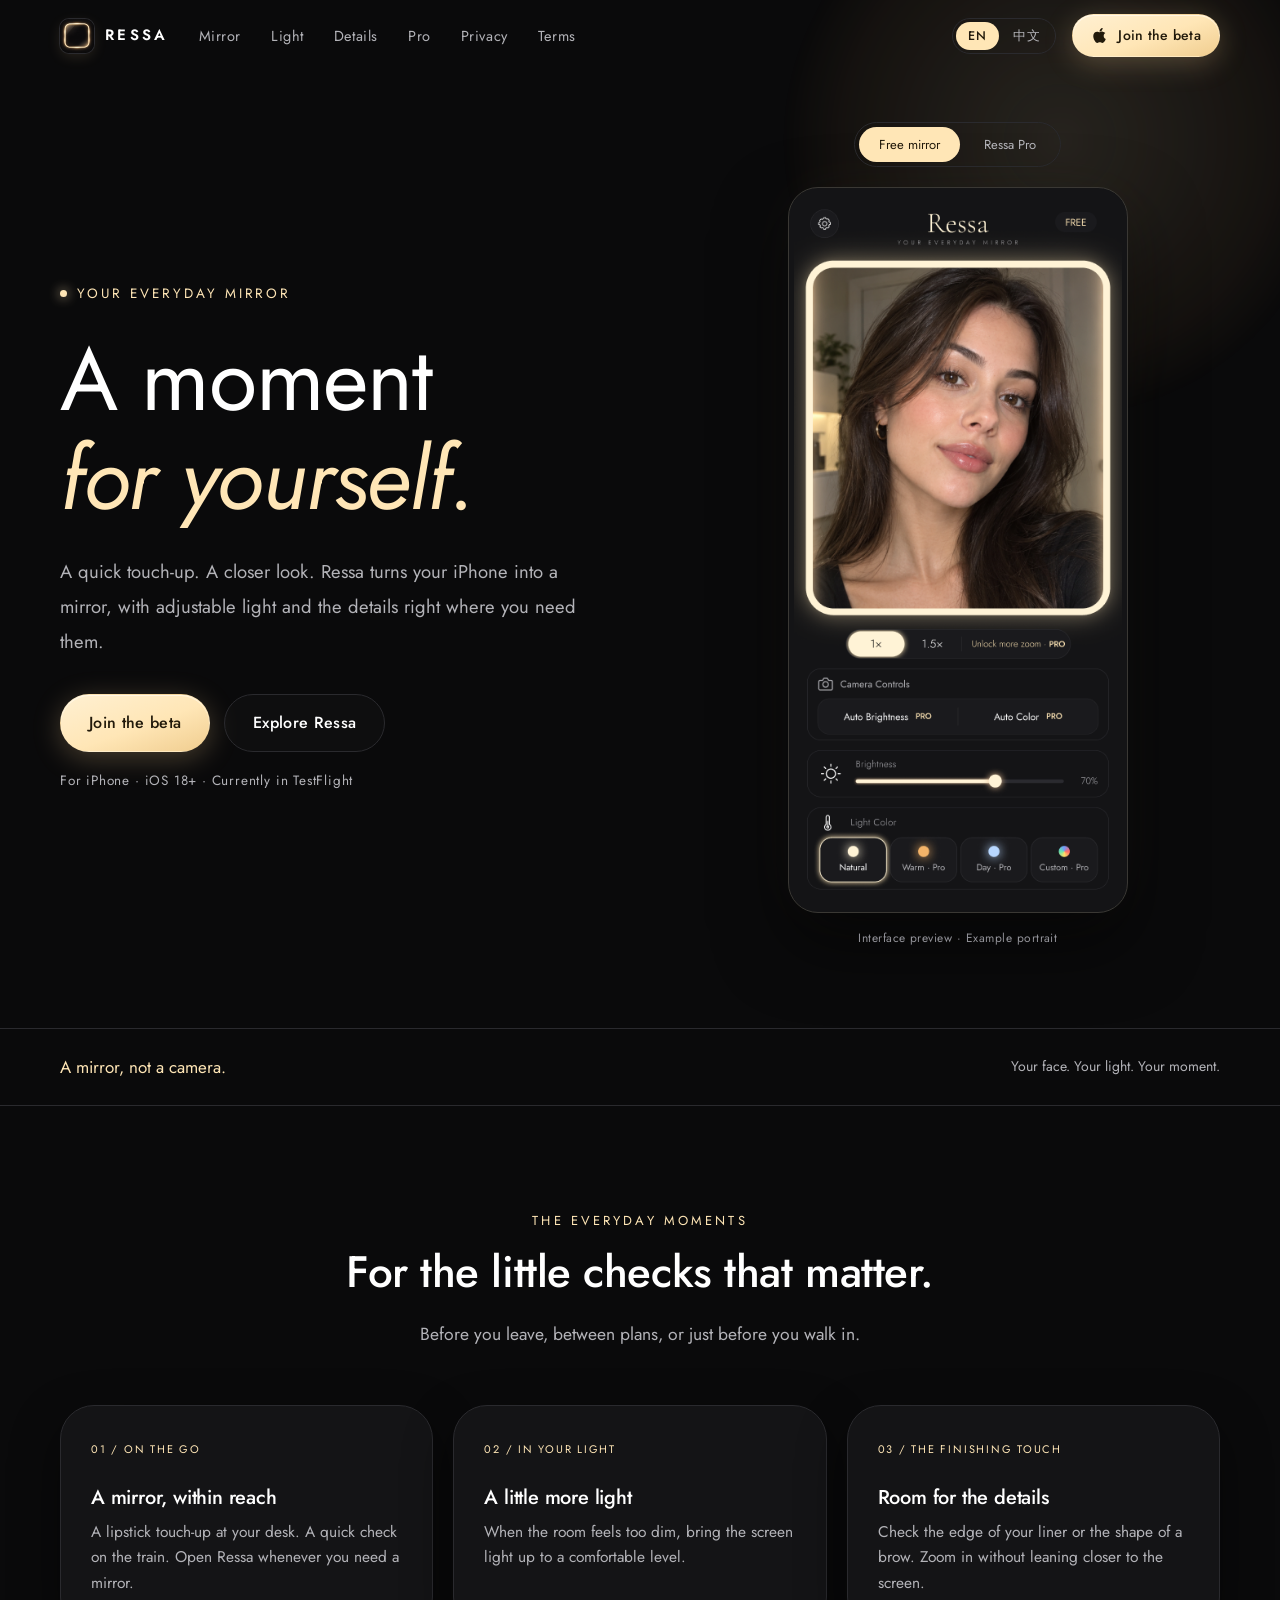
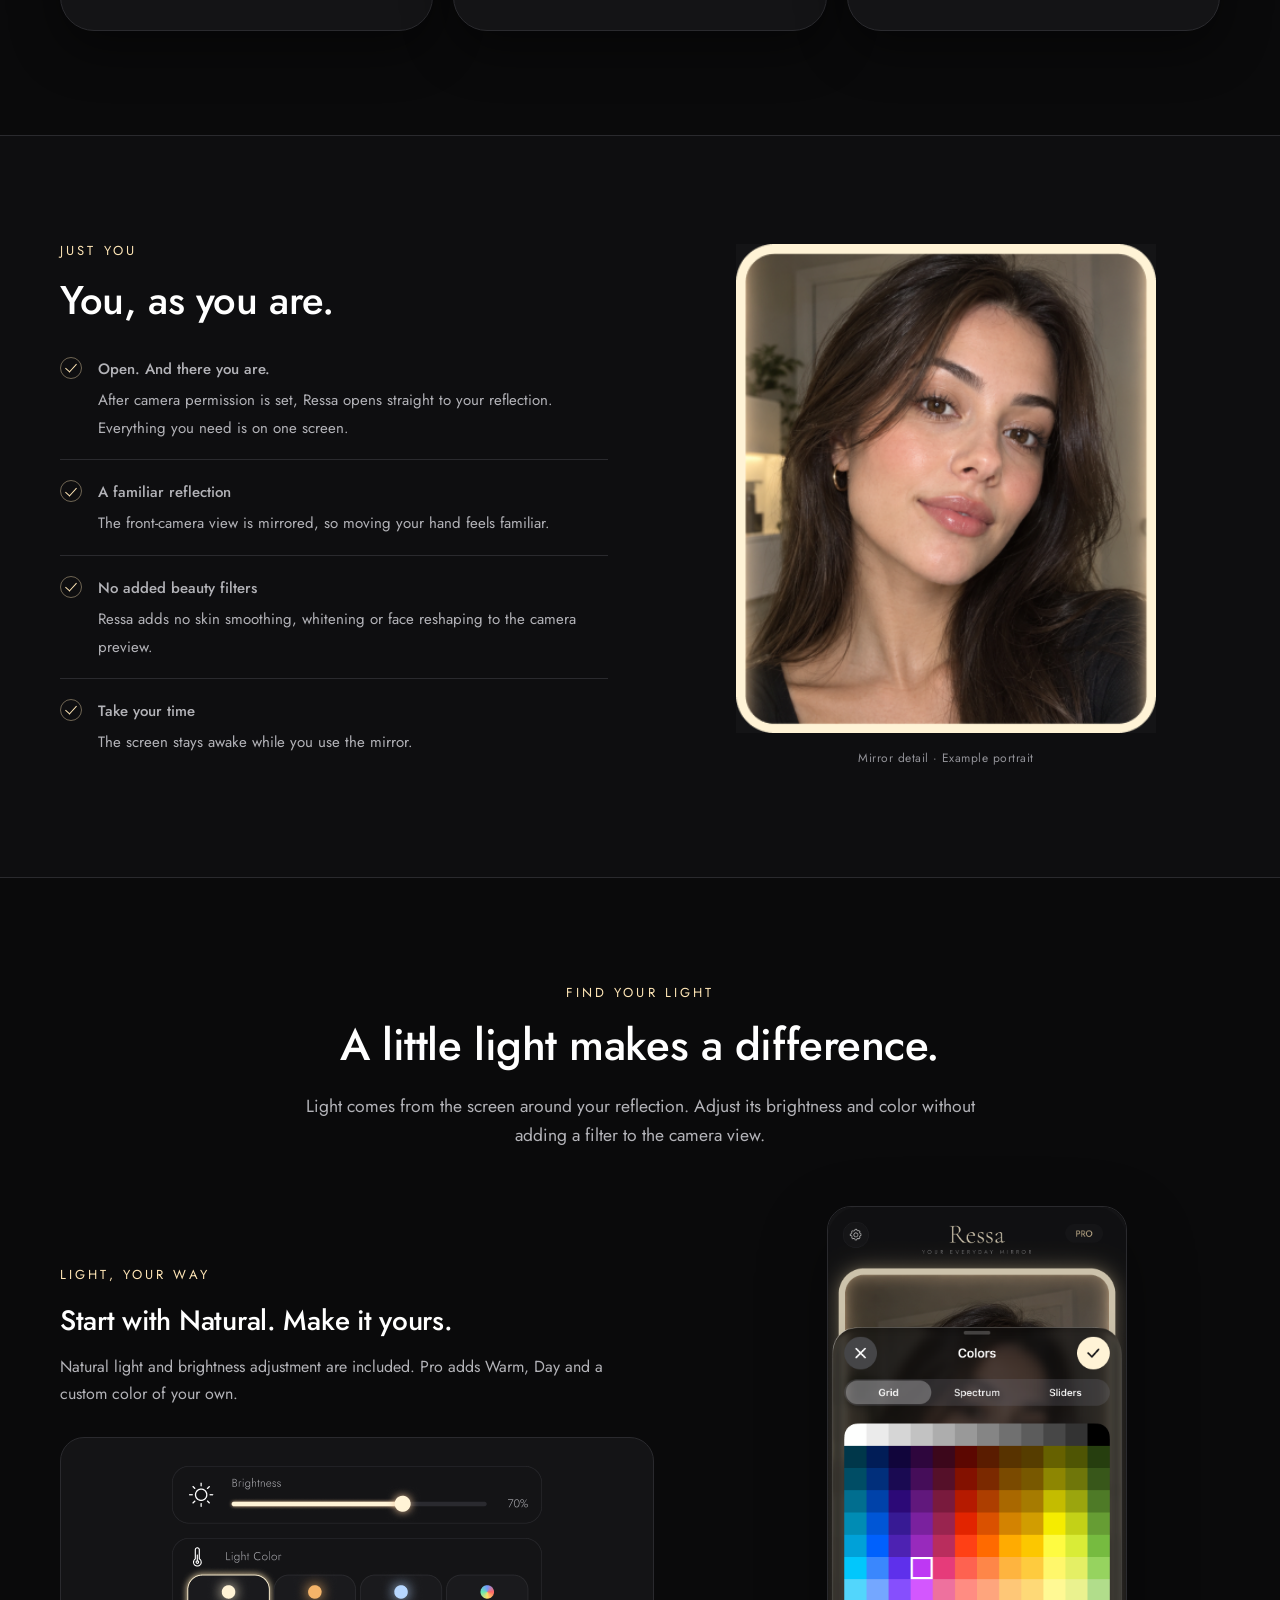
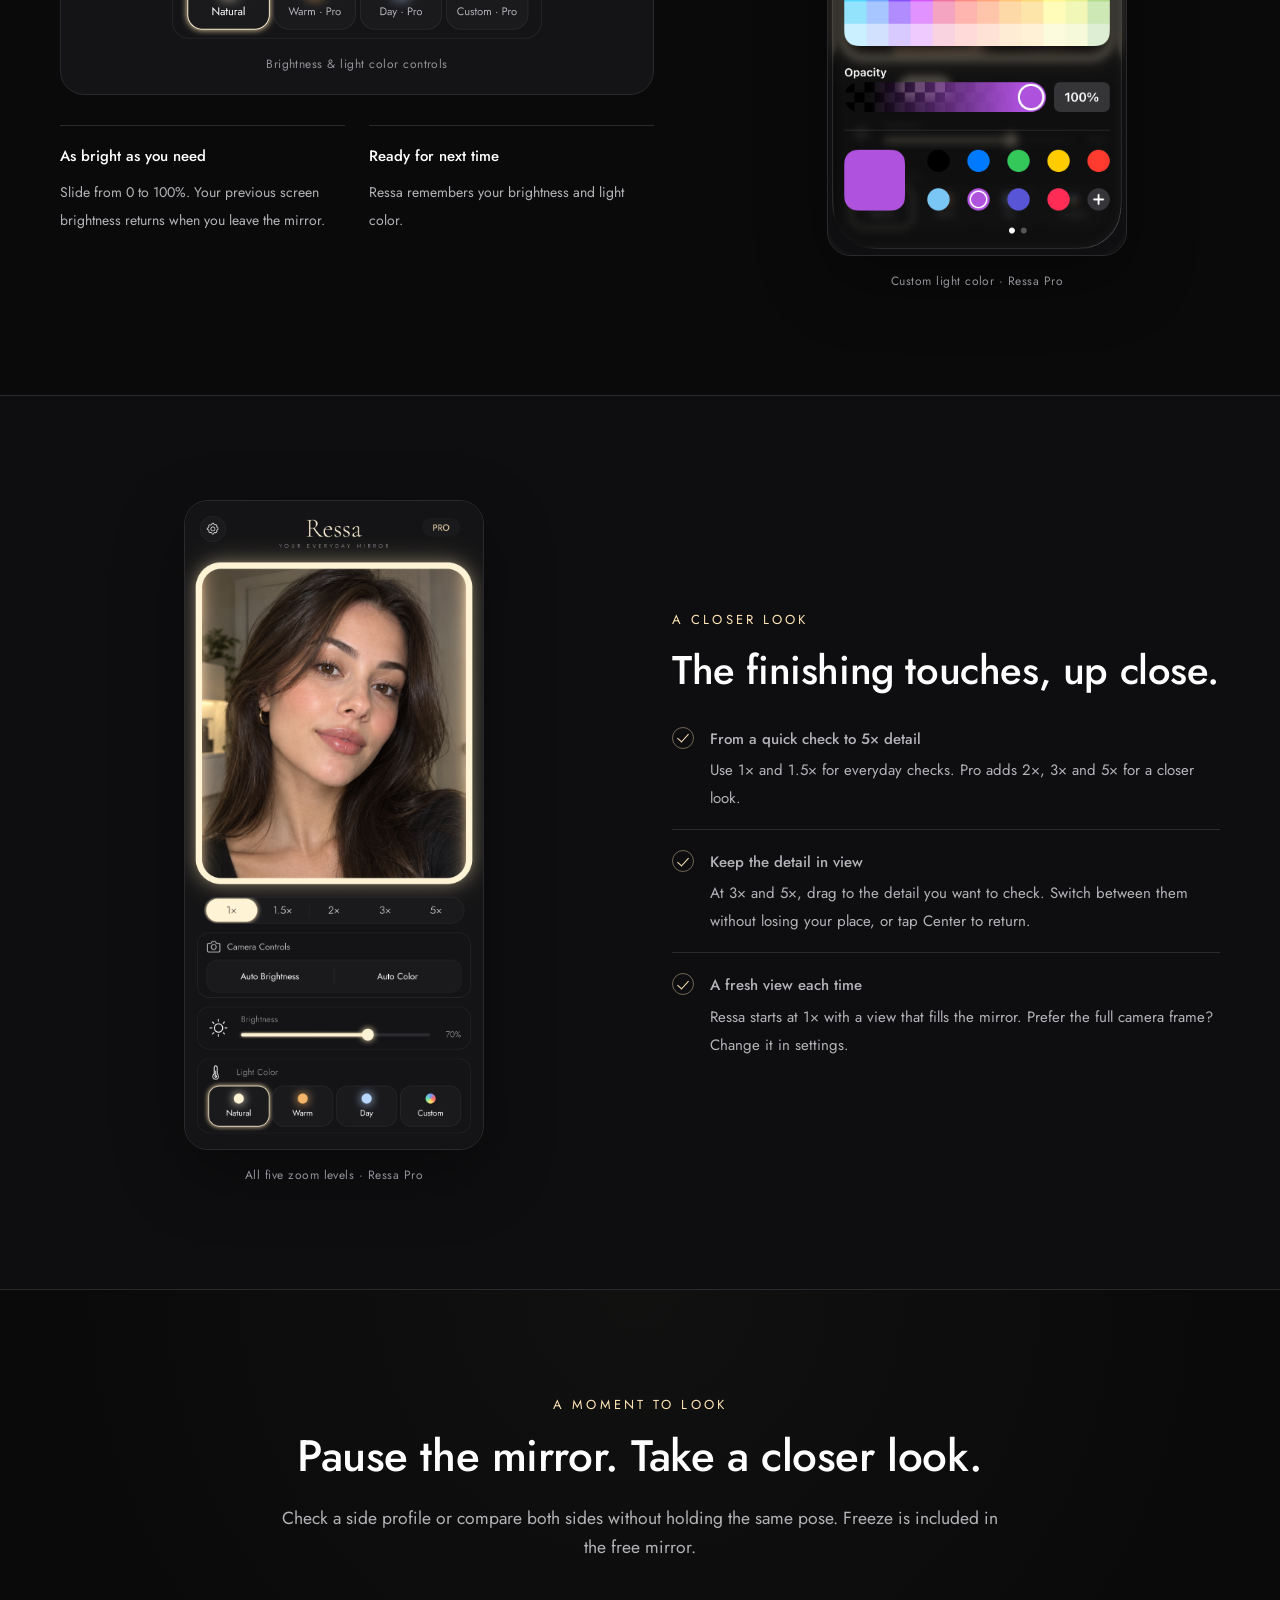
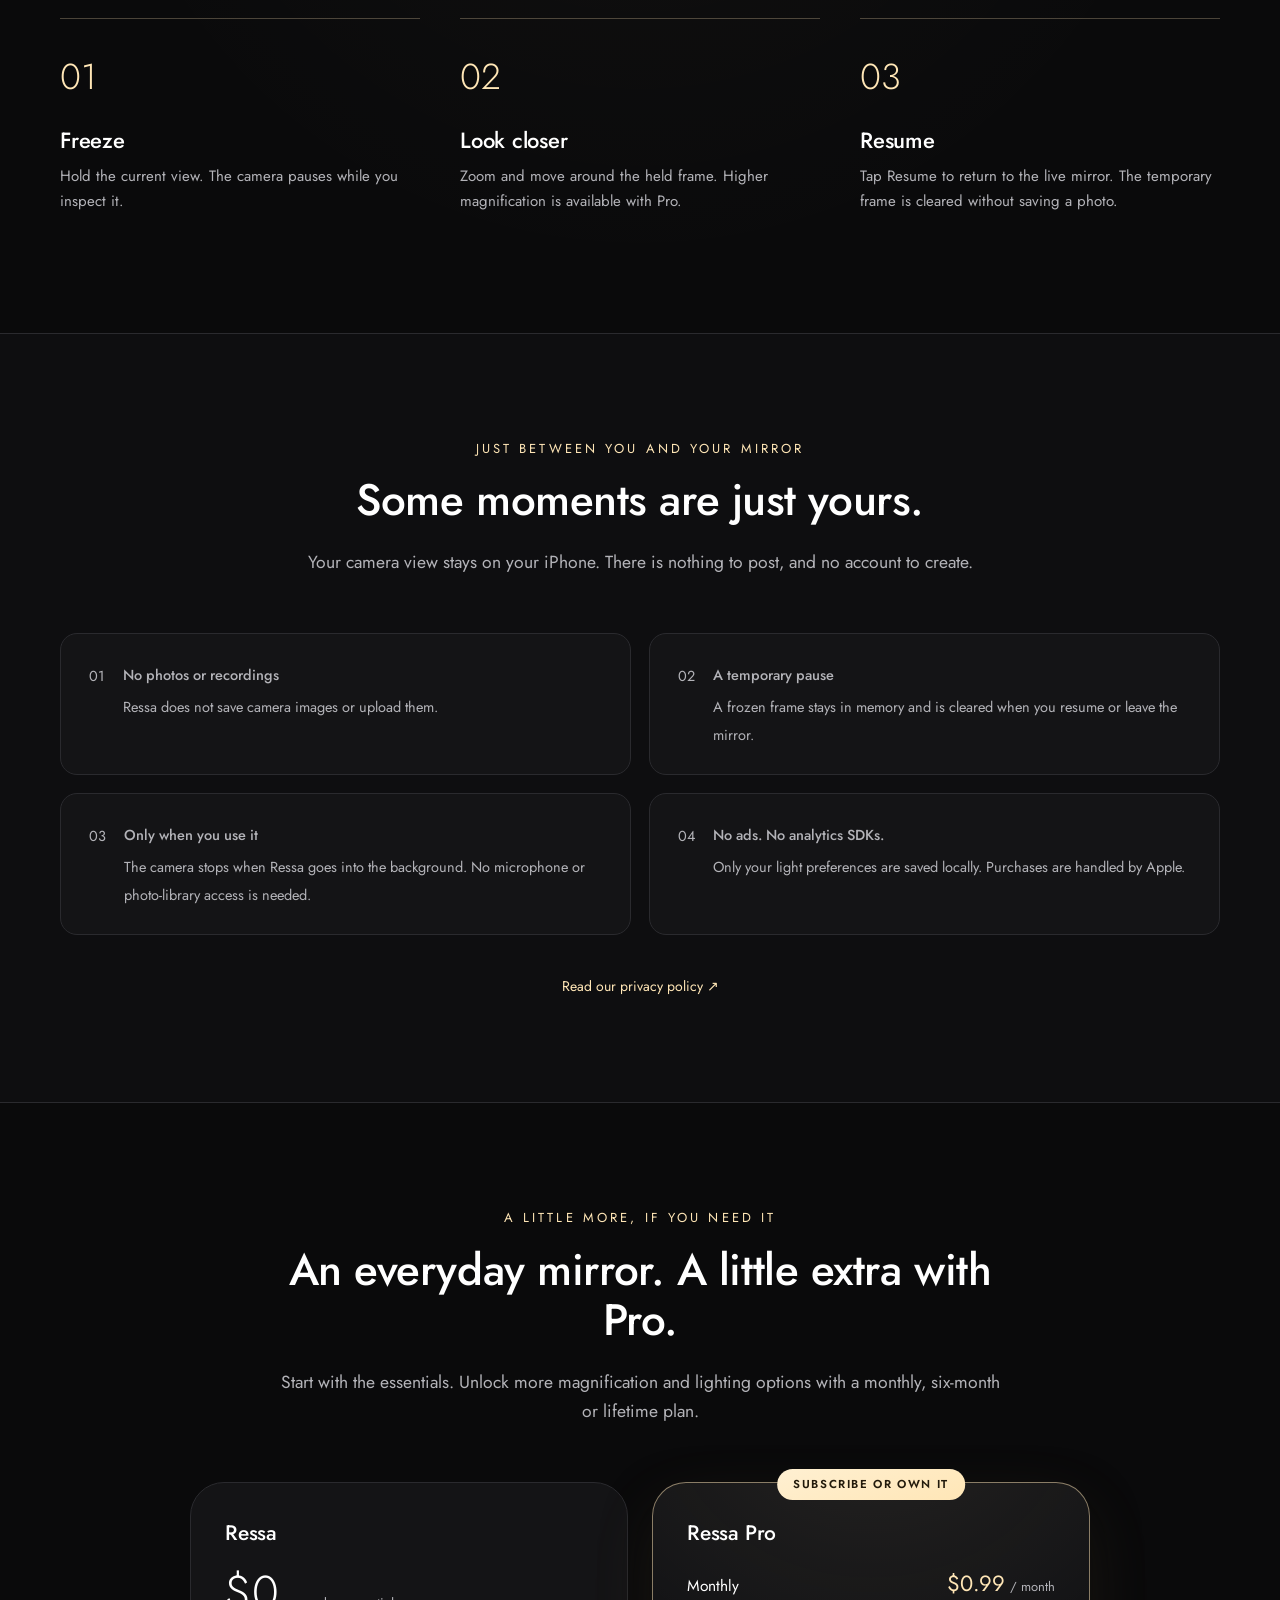
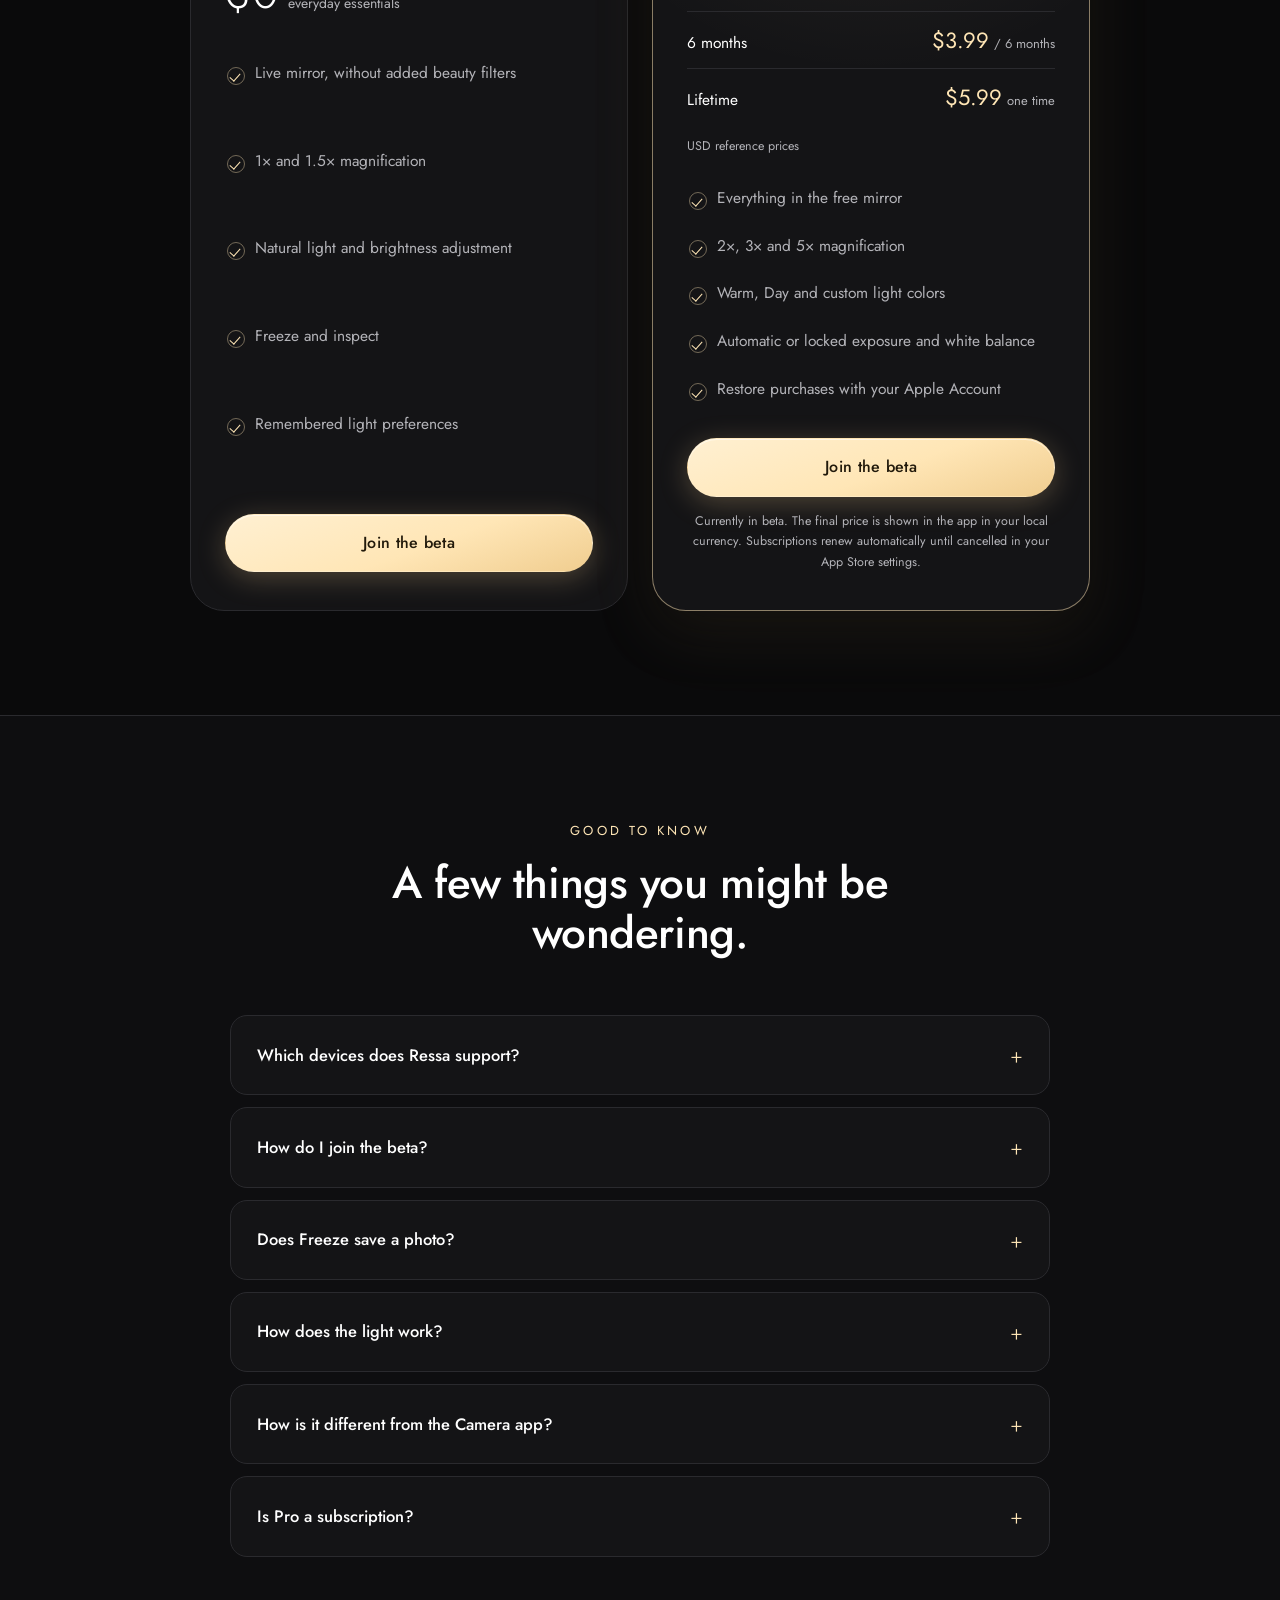
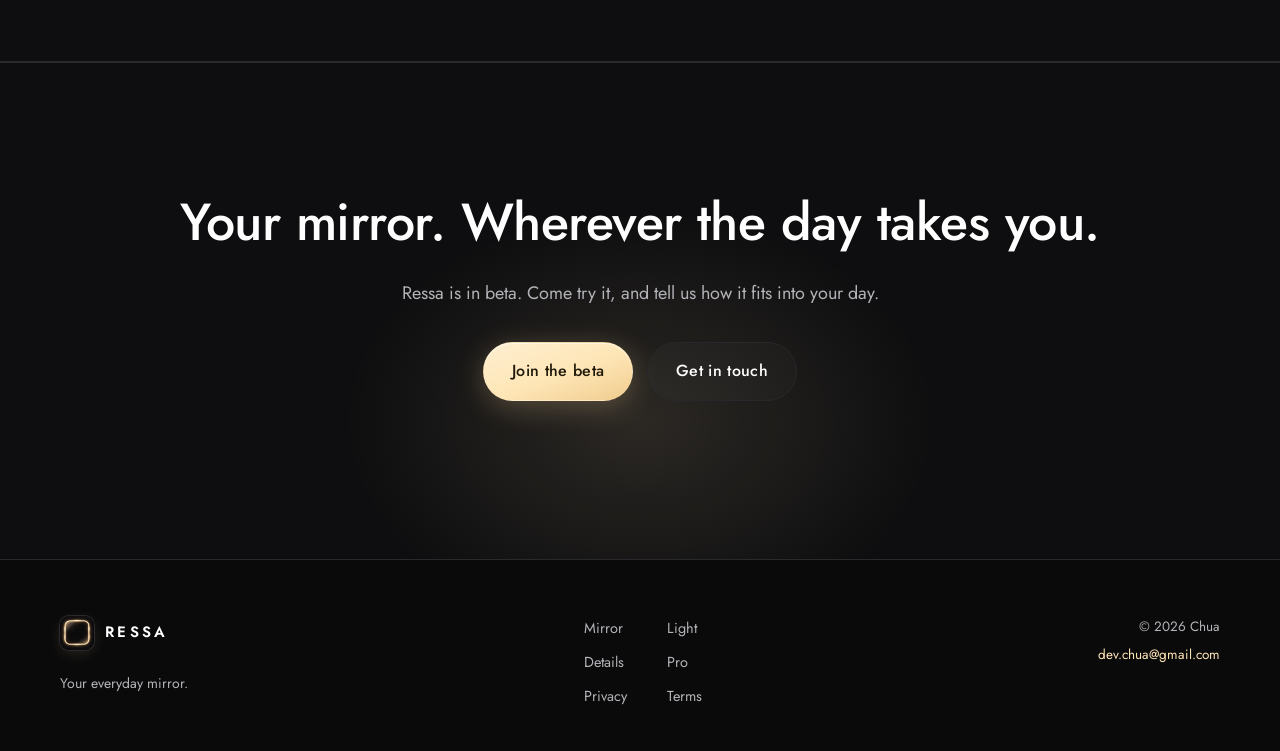
==== commit 6344be69: "Pro pricing: replace one-time $3.99 with monthly/6-month/lifetime plans App IAP now offers $0.99/mon" ====
--- a/index.html
+++ b/index.html
@@ -197,7 +197,7 @@
 
     <section class="section" id="pro">
       <div class="container">
-        <div class="section-head" data-reveal><p class="eyebrow"><span class="lang-en">A LITTLE MORE, IF YOU NEED IT</span><span class="lang-zh">RESSA PRO</span></p><h2><span class="lang-en">An everyday mirror. A little extra with Pro.</span><span class="lang-zh">日常免费用，讲究一点选 Pro。</span></h2><p class="section-sub"><span class="lang-en">Start with the essentials. Unlock more magnification and lighting options with a one-time purchase.</span><span class="lang-zh">日常照镜子需要的功能，免费就有。想看得更近、调光更自由，再一次买断 Pro。</span></p></div>
+        <div class="section-head" data-reveal><p class="eyebrow"><span class="lang-en">A LITTLE MORE, IF YOU NEED IT</span><span class="lang-zh">RESSA PRO</span></p><h2><span class="lang-en">An everyday mirror. A little extra with Pro.</span><span class="lang-zh">日常免费用，讲究一点选 Pro。</span></h2><p class="section-sub"><span class="lang-en">Start with the essentials. Unlock more magnification and lighting options with a monthly, six-month or lifetime plan.</span><span class="lang-zh">日常照镜子需要的功能，免费就有。想看得更近、调光更自由，可以按月、按半年订阅，或一次买断 Pro。</span></p></div>
         <div class="pricing-grid" data-reveal>
           <article class="price-card">
             <div class="price-head"><h3>Ressa</h3><p class="price"><span class="amount">$0</span><span class="term"><span class="lang-en">everyday essentials</span><span class="lang-zh">日常基础功能</span></span></p></div>
@@ -206,11 +206,18 @@
             </ul><a class="btn btn-gold" href="mailto:dev.chua@gmail.com?subject=Ressa%20TestFlight%20beta"><span class="lang-en">Join the beta</span><span class="lang-zh">申请内测</span></a>
           </article>
           <article class="price-card is-featured">
-            <span class="price-flag"><span class="lang-en">One-time purchase</span><span class="lang-zh">一次买断，无需订阅</span></span>
-            <div class="price-head"><h3>Ressa Pro</h3><p class="price"><span class="amount">$3.99</span><span class="term"><span class="lang-en">USD reference price</span><span class="lang-zh">美元参考价</span></span></p></div>
+            <span class="price-flag"><span class="lang-en">Subscribe or own it</span><span class="lang-zh">订阅，或买断</span></span>
+            <div class="price-head"><h3>Ressa Pro</h3>
+              <ul class="plan-list">
+                <li><span class="plan-name"><span class="lang-en">Monthly</span><span class="lang-zh">按月订阅</span></span><span class="plan-price">$0.99<span class="plan-term"><span class="lang-en">/ month</span><span class="lang-zh">/ 月</span></span></span></li>
+                <li><span class="plan-name"><span class="lang-en">6 months</span><span class="lang-zh">半年订阅</span></span><span class="plan-price">$3.99<span class="plan-term"><span class="lang-en">/ 6 months</span><span class="lang-zh">/ 六个月</span></span></span></li>
+                <li><span class="plan-name"><span class="lang-en">Lifetime</span><span class="lang-zh">终身买断</span></span><span class="plan-price">$5.99<span class="plan-term"><span class="lang-en">one time</span><span class="lang-zh">一次付清</span></span></span></li>
+              </ul>
+              <p class="price-caption"><span class="lang-en">USD reference prices</span><span class="lang-zh">美元参考价</span></p>
+            </div>
             <ul class="price-list">
-              <li><span class="lang-en">Everything in the free mirror</span><span class="lang-zh">包含免费版全部功能</span></li><li><span class="lang-en">2×, 3× and 5× magnification</span><span class="lang-zh">2×、3×、5× 放大</span></li><li><span class="lang-en">Warm, Day and custom light colors</span><span class="lang-zh">暖光、日光与自定义光色</span></li><li><span class="lang-en">Lock exposure and white balance</span><span class="lang-zh">锁定曝光与白平衡</span></li><li><span class="lang-en">Restore purchases with your Apple Account</span><span class="lang-zh">使用同一 Apple 账户恢复购买</span></li>
-            </ul><a class="btn btn-gold" href="mailto:dev.chua@gmail.com?subject=Ressa%20TestFlight%20beta"><span class="lang-en">Join the beta</span><span class="lang-zh">申请内测</span></a><p class="price-note"><span class="lang-en">Currently in beta. The final price is shown in the app in your local currency.</span><span class="lang-zh">目前处于内测阶段，正式价格以应用内显示的当地货币金额为准。</span></p>
+              <li><span class="lang-en">Everything in the free mirror</span><span class="lang-zh">包含免费版全部功能</span></li><li><span class="lang-en">2×, 3× and 5× magnification</span><span class="lang-zh">2×、3×、5× 放大</span></li><li><span class="lang-en">Warm, Day and custom light colors</span><span class="lang-zh">暖光、日光与自定义光色</span></li><li><span class="lang-en">Automatic or locked exposure and white balance</span><span class="lang-zh">自动或锁定曝光与白平衡</span></li><li><span class="lang-en">Restore purchases with your Apple Account</span><span class="lang-zh">使用同一 Apple 账户恢复购买</span></li>
+            </ul><a class="btn btn-gold" href="mailto:dev.chua@gmail.com?subject=Ressa%20TestFlight%20beta"><span class="lang-en">Join the beta</span><span class="lang-zh">申请内测</span></a><p class="price-note"><span class="lang-en">Currently in beta. The final price is shown in the app in your local currency. Subscriptions renew automatically until cancelled in your App Store settings.</span><span class="lang-zh">目前处于内测阶段，正式价格以应用内显示的当地货币金额为准。订阅会自动续期，可随时在 App Store 设置中取消。</span></p>
           </article>
         </div>
       </div>
@@ -225,7 +232,7 @@
 <details class="faq-item"><summary><span class="lang-en">Does Freeze save a photo?</span><span class="lang-zh">定格会保存照片吗？</span></summary><p><span class="lang-en">No. Freeze holds a temporary frame in memory so you can inspect it. Resuming or leaving the mirror clears it.</span><span class="lang-zh">不会。定格只把一帧画面暂留在内存中，方便仔细查看；恢复或离开镜面后，画面就会清除。</span></p></details>
 <details class="faq-item"><summary><span class="lang-en">How does the light work?</span><span class="lang-zh">补光是怎样工作的？</span></summary><p><span class="lang-en">The screen around the mirror emits light toward your face. Brightness and color affect that light; Ressa does not apply a color filter to the camera preview. The effect depends on your screen, distance and surroundings.</span><span class="lang-zh">镜面四周的屏幕发出光线，为面部补光。亮度和光色调节作用于这圈光，Ressa 不会给相机预览叠加调色滤镜。实际效果会随屏幕、距离和环境光而变化。</span></p></details>
 <details class="faq-item"><summary><span class="lang-en">How is it different from the Camera app?</span><span class="lang-zh">和系统相机有什么不同？</span></summary><p><span class="lang-en">Ressa brings a mirrored view, screen light, magnification and Freeze together in one place. Its controls are arranged for checking your reflection and touching up makeup.</span><span class="lang-zh">Ressa 把镜像预览、屏幕补光、倍率调节和定格放在同一处，界面围绕照镜子和补妆来设计。</span></p></details>
-<details class="faq-item"><summary><span class="lang-en">Is Pro a subscription?</span><span class="lang-zh">Pro 需要订阅吗？</span></summary><p><span class="lang-en">No. Pro is a one-time purchase for the listed features. You can restore it with the same Apple Account. The free mirror remains available without purchasing Pro.</span><span class="lang-zh">不需要。Pro 一次购买即可解锁上面列出的功能，之后可以用同一 Apple 账户恢复购买。不购买 Pro，也可以继续使用免费镜面。</span></p></details>
+<details class="faq-item"><summary><span class="lang-en">Is Pro a subscription?</span><span class="lang-zh">Pro 需要订阅吗？</span></summary><p><span class="lang-en">Your choice. Pro comes as a monthly subscription (US$0.99), a six-month subscription (US$3.99) or a lifetime one-time purchase (US$5.99). Subscriptions unlock Pro while they remain active and renew automatically until you cancel; the lifetime purchase unlocks Pro for good. Any of them can be restored with the same Apple Account, and the free mirror remains available without purchasing Pro.</span><span class="lang-zh">由你选择。Pro 提供按月订阅（0.99 美元/月）、半年订阅（3.99 美元/六个月）和终身买断（5.99 美元）三种方式。订阅在有效期内解锁 Pro，并自动续期，可随时取消；买断则永久解锁。三种方式都可以用同一 Apple 账户恢复购买，不购买 Pro，也可以继续使用免费镜面。</span></p></details>
 </div></div></section>
     <section class="cta-final">
       <div class="container" data-reveal><div class="cta-glow" aria-hidden="true"></div>
--- a/assets/css/main.css
+++ b/assets/css/main.css
@@ -522,6 +522,20 @@
 .price .amount { font-size: 46px; font-weight: 300; letter-spacing: -0.01em; }
 .price-card.is-featured .amount { color: var(--gold); }
 .price .term { color: var(--text-2); font-size: 14px; }
+.plan-list { list-style: none; margin: 2px 0 0; padding: 0; }
+.plan-list li {
+  display: flex;
+  align-items: baseline;
+  justify-content: space-between;
+  gap: 12px;
+  padding: 10px 0;
+  border-bottom: 1px solid var(--border);
+}
+.plan-list li:last-child { border-bottom: 0; }
+.plan-name { color: var(--text); font-size: 15.5px; }
+.plan-price { color: var(--gold); font-size: 22px; font-weight: 400; letter-spacing: -0.01em; white-space: nowrap; }
+.plan-term { color: var(--text-2); font-size: 13px; font-weight: 400; margin-left: 5px; letter-spacing: 0; }
+.price-caption { margin: 10px 0 0; color: var(--text-2); font-size: 12.5px; }
 
 .price-list { margin-bottom: 28px; display: grid; gap: 4px; }
 .price-list li {
